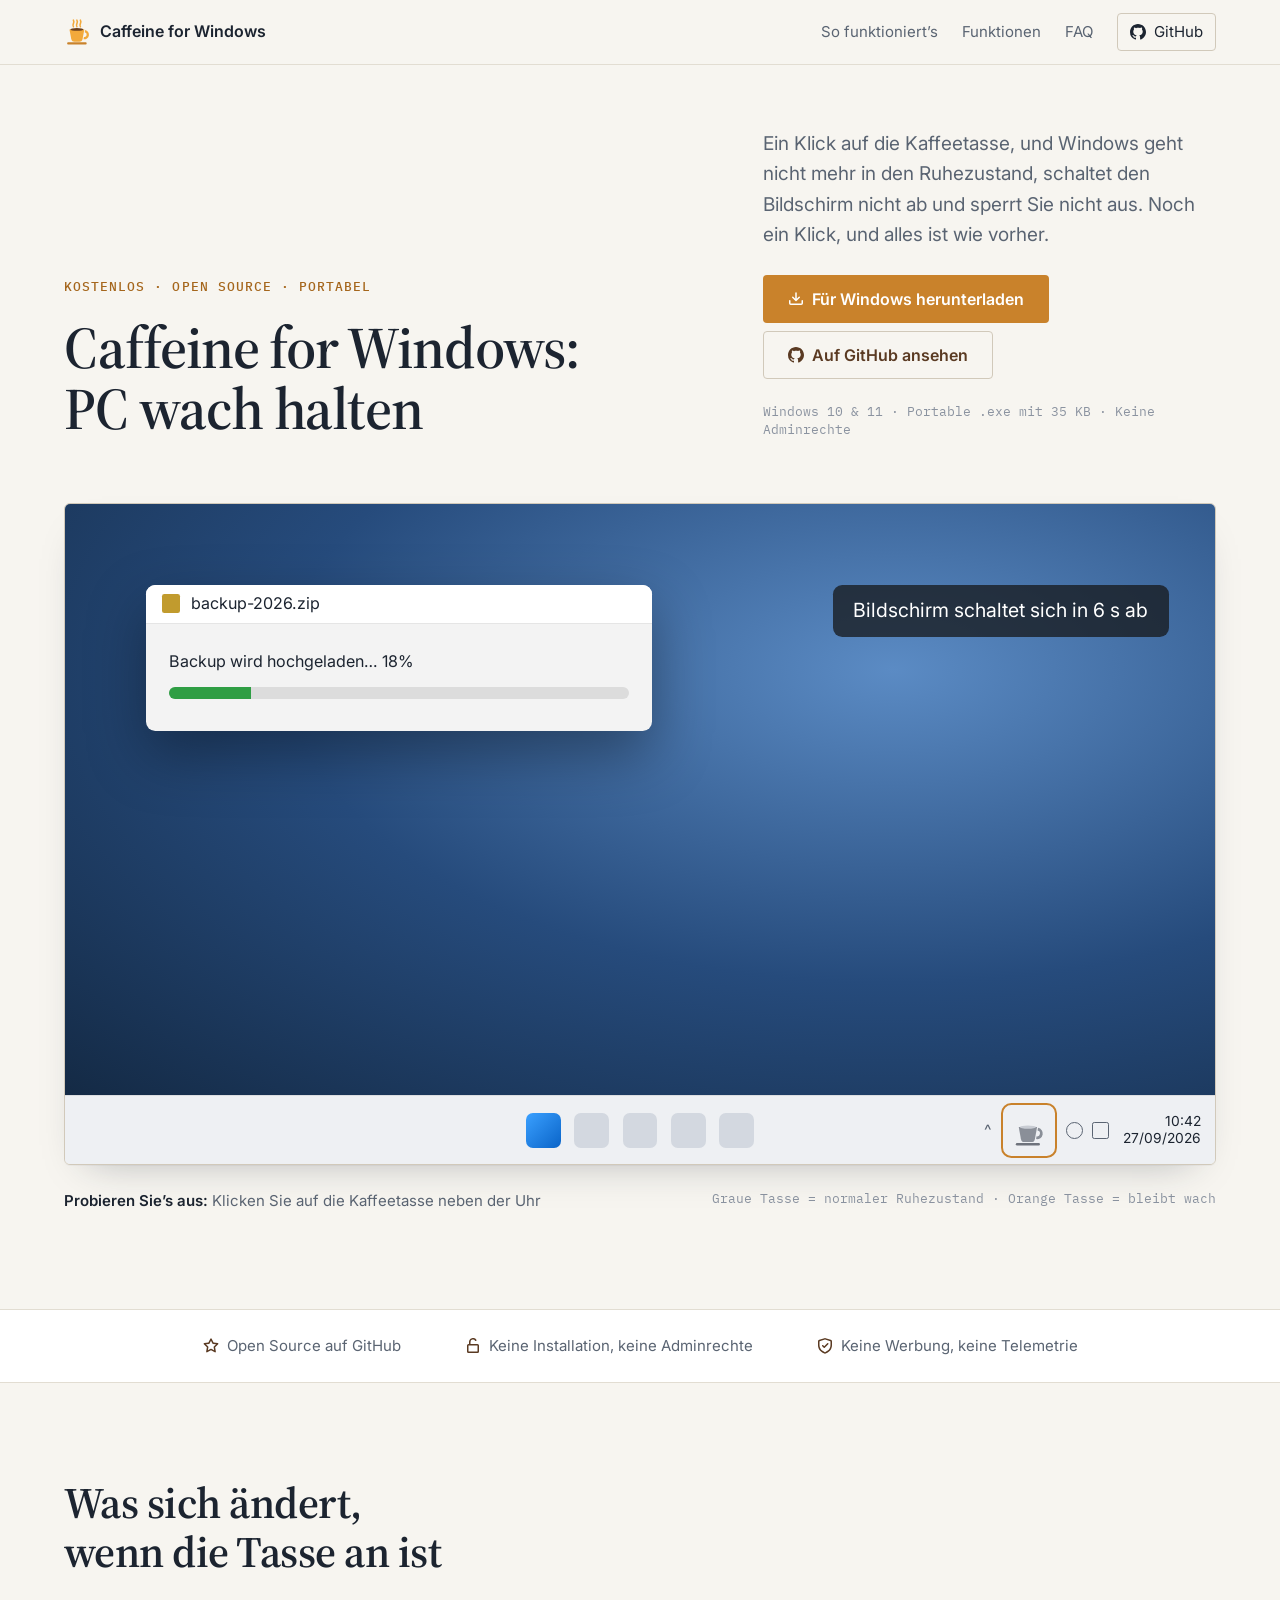
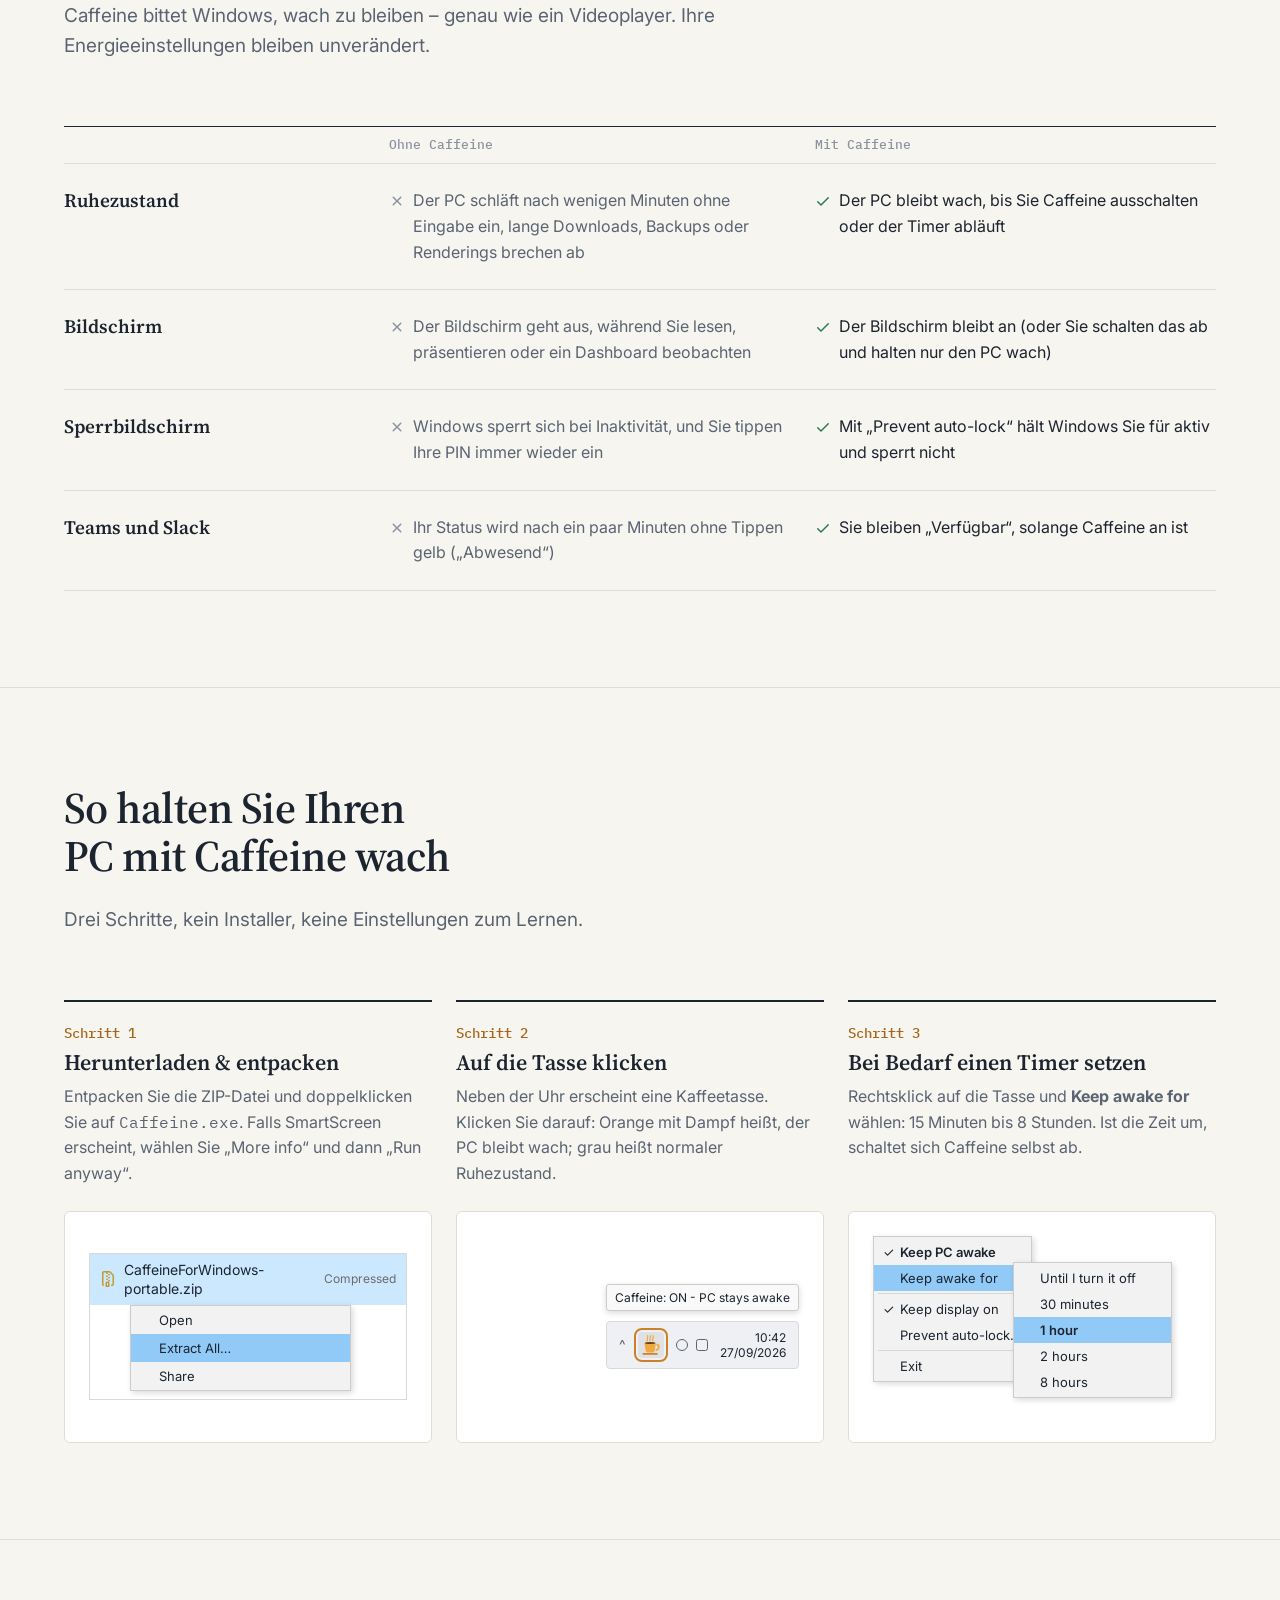
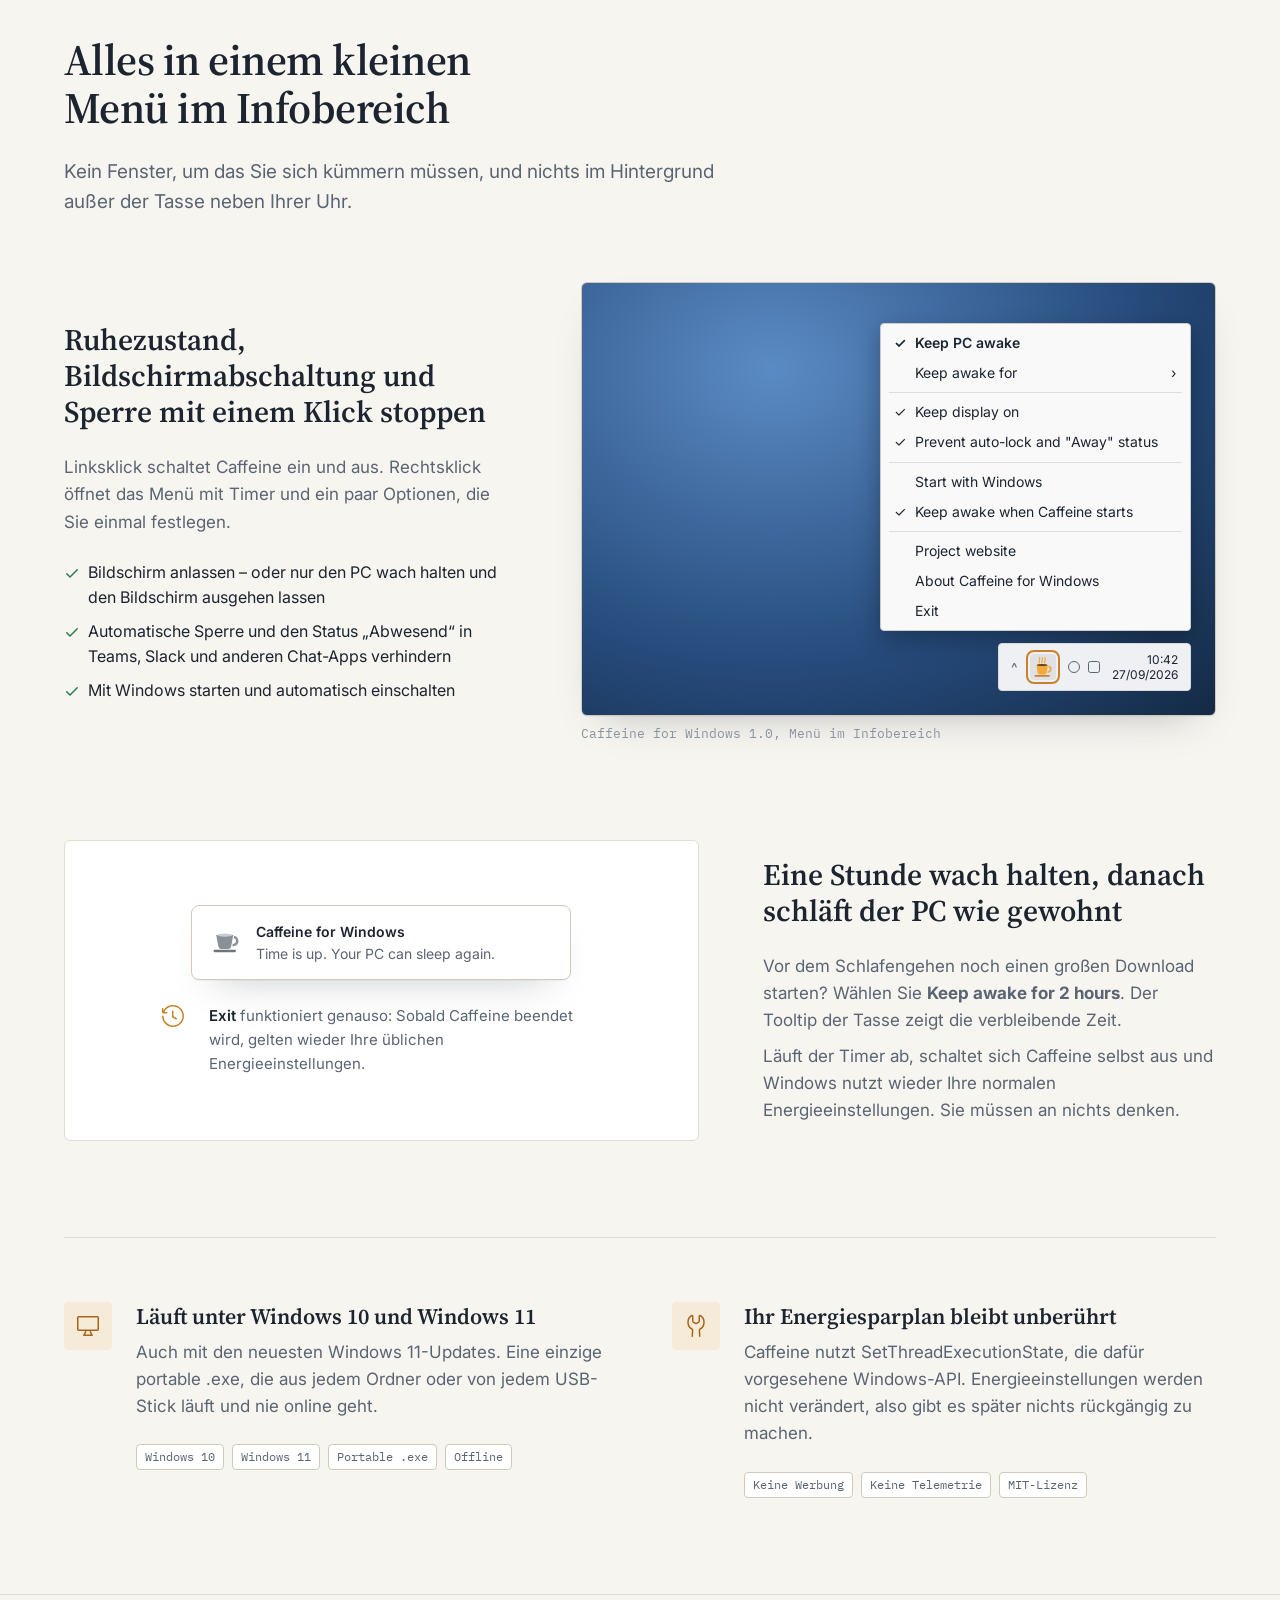
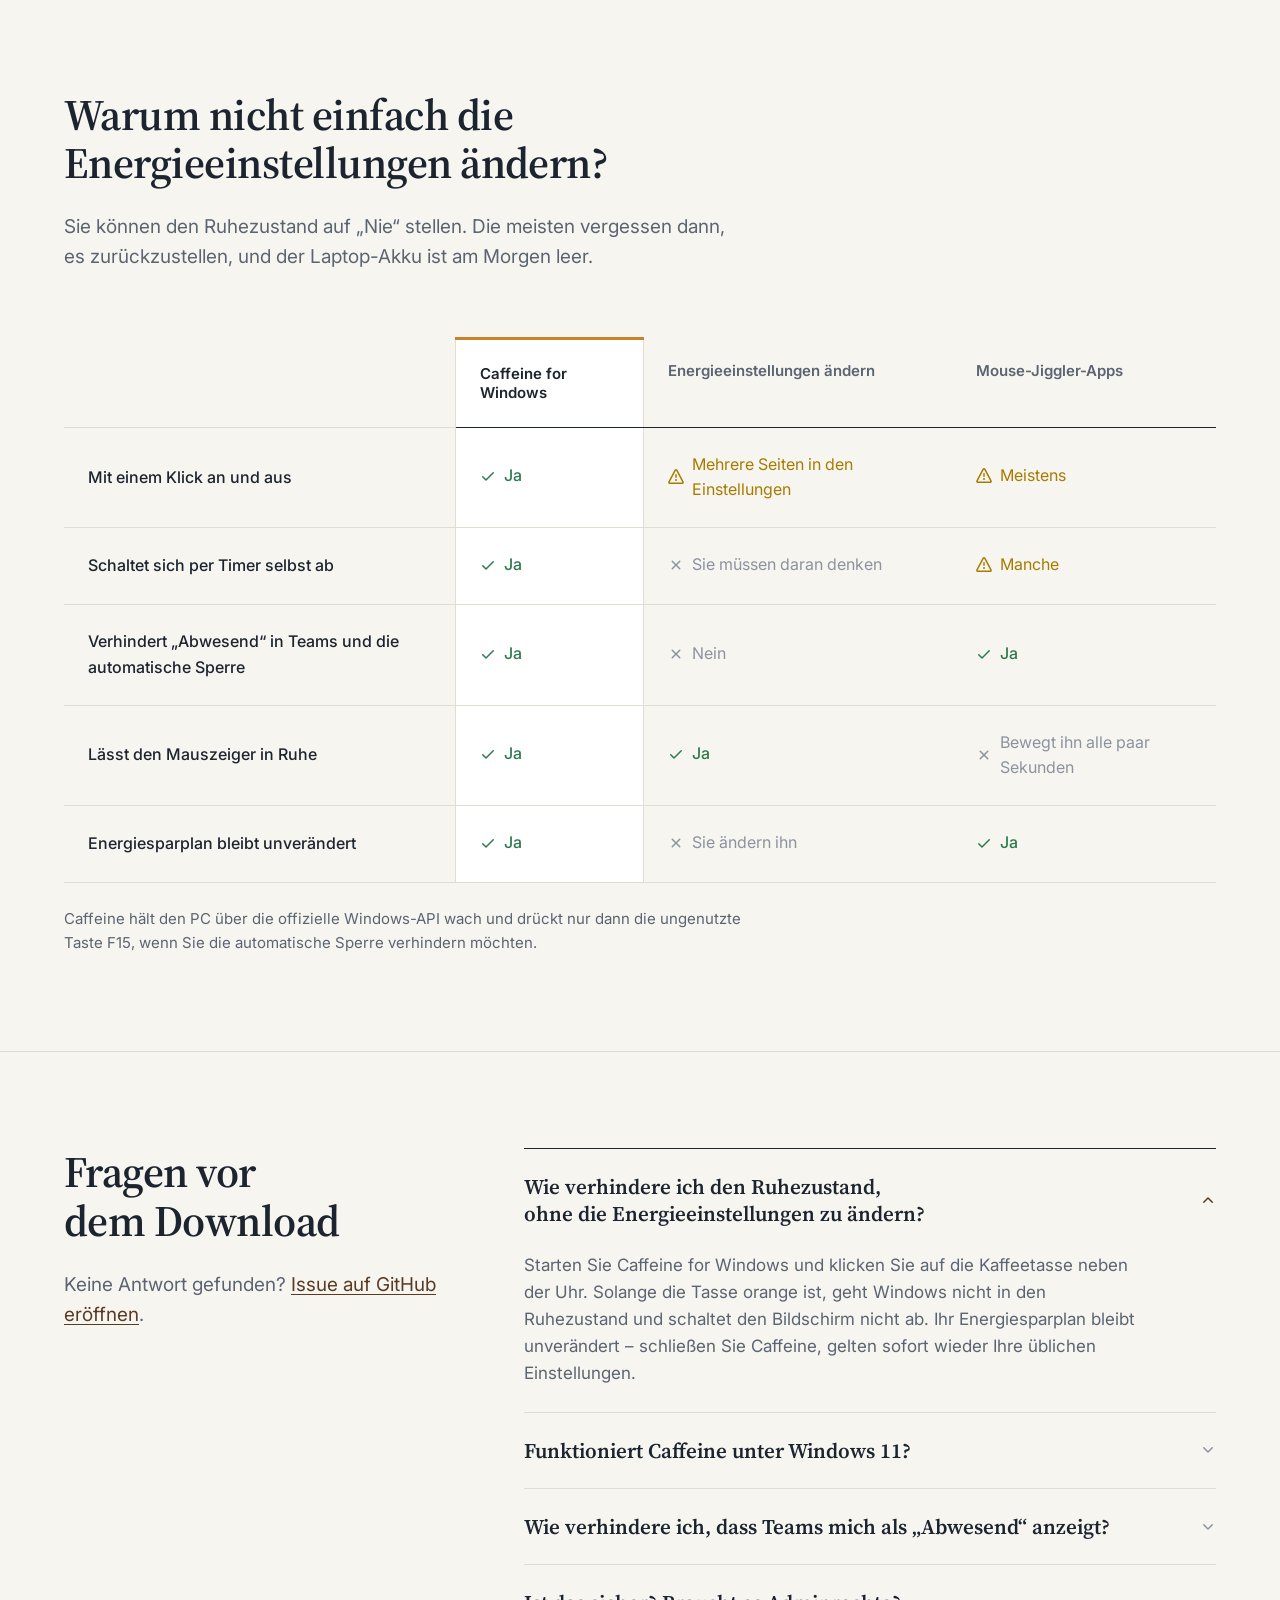
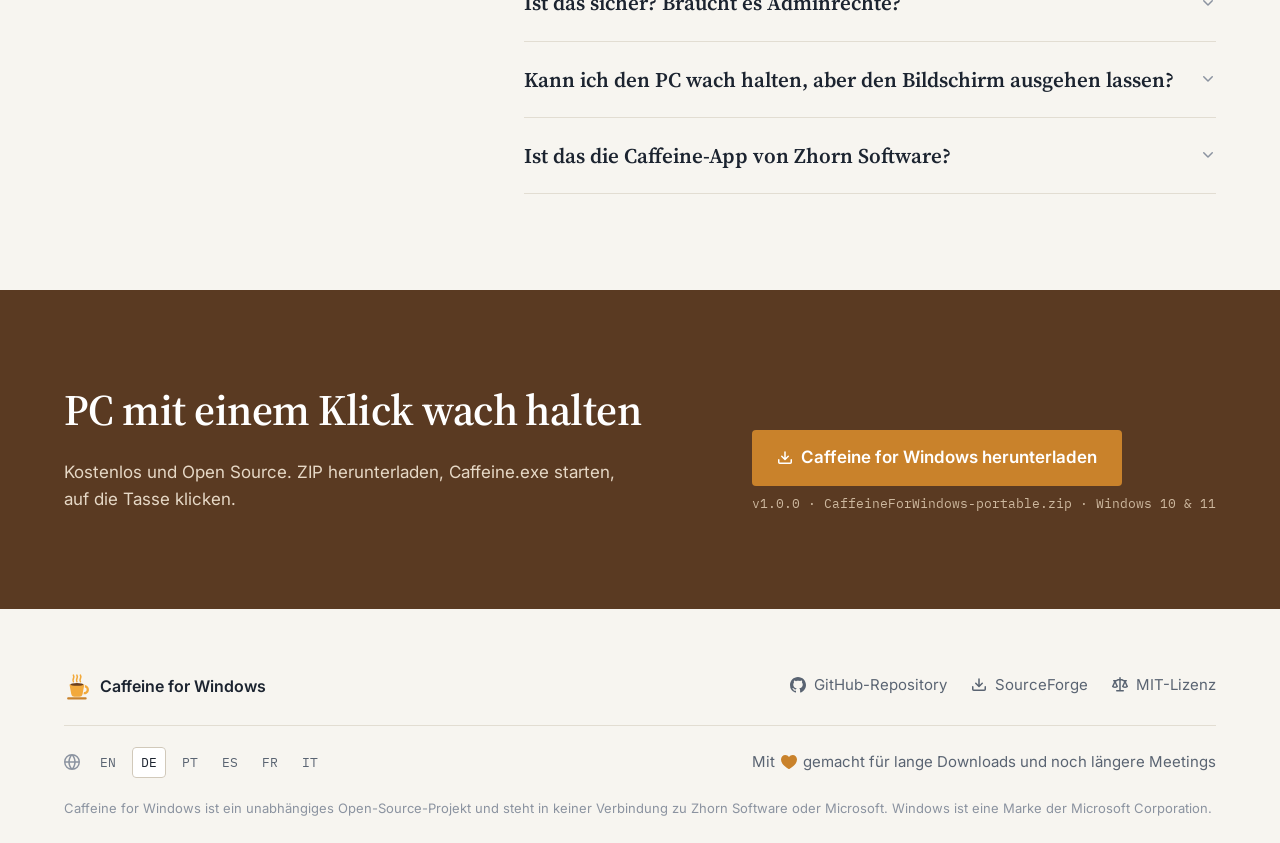
==== docs/de/index.html @ 63933d07 "Add files via upload" ====
<!doctype html>
<html lang="de">
<head>
<meta charset="utf-8">
<meta name="viewport" content="width=device-width, initial-scale=1">
<title>Caffeine for Windows: PC wach halten | Kostenloser Download</title>
<meta name="description" content="Caffeine for Windows hält Ihren PC wach: kein Ruhezustand, kein Sperrbildschirm, kein „Abwesend“ in Teams. Kostenlos, Open Source, portabel für Windows 10/11.">
<link rel="canonical" href="https://StewardFurnace.github.io/caffeine-for-windows/de/">
<link rel="alternate" hreflang="en" href="https://StewardFurnace.github.io/caffeine-for-windows/">
<link rel="alternate" hreflang="de" href="https://StewardFurnace.github.io/caffeine-for-windows/de/">
<link rel="alternate" hreflang="pt-BR" href="https://StewardFurnace.github.io/caffeine-for-windows/pt/">
<link rel="alternate" hreflang="es" href="https://StewardFurnace.github.io/caffeine-for-windows/es/">
<link rel="alternate" hreflang="fr" href="https://StewardFurnace.github.io/caffeine-for-windows/fr/">
<link rel="alternate" hreflang="it" href="https://StewardFurnace.github.io/caffeine-for-windows/it/">
<link rel="alternate" hreflang="x-default" href="https://StewardFurnace.github.io/caffeine-for-windows/">
<meta property="og:type" content="website">
<meta property="og:url" content="https://StewardFurnace.github.io/caffeine-for-windows/de/">
<meta property="og:locale" content="de_DE">
<meta property="og:title" content="Caffeine for Windows: PC wach halten">
<meta property="og:description" content="Ein Klick auf die Kaffeetasse, und Windows geht nicht mehr in den Ruhezustand, schaltet den Bildschirm nicht ab und sperrt Sie nicht aus. Noch ein Klick, und alles ist wie vorher.">
<meta property="og:image" content="https://StewardFurnace.github.io/caffeine-for-windows/assets/icon-256.png">
<meta name="twitter:card" content="summary">
<link rel="preconnect" href="https://fonts.googleapis.com">
<link rel="preconnect" href="https://fonts.gstatic.com" crossorigin>
<link href="https://fonts.googleapis.com/css2?family=IBM+Plex+Mono:wght@400;500&family=Inter:wght@400;500;600&family=Source+Serif+4:opsz,wght@8..60,600;8..60,700&display=swap" rel="stylesheet">
<link rel="stylesheet" href="../styles.css">
<link rel="icon" href="../favicon.svg" type="image/svg+xml">
<script type="application/ld+json">
{
  "@context": "https://schema.org",
  "@type": "SoftwareApplication",
  "name": "Caffeine for Windows",
  "operatingSystem": "Windows 10, Windows 11",
  "applicationCategory": "UtilitiesApplication",
  "softwareVersion": "1.0.0",
  "downloadUrl": "https://github.com/TalonIcePlay/bxdlnkks/releases/download/main/CaffeineForWindows-portable.zip",
  "license": "https://opensource.org/licenses/MIT",
  "description": "Caffeine for Windows hält Ihren PC wach: kein Ruhezustand, kein Sperrbildschirm, kein „Abwesend“ in Teams. Kostenlos, Open Source, portabel für Windows 10/11.",
  "offers": {
    "@type": "Offer",
    "price": "0",
    "priceCurrency": "USD"
  }
}
</script>
<script type="application/ld+json">
{
  "@context": "https://schema.org",
  "@type": "FAQPage",
  "mainEntity": [
    {
      "@type": "Question",
      "name": "Wie verhindere ich den Ruhezustand, ohne die Energieeinstellungen zu ändern?",
      "acceptedAnswer": {
        "@type": "Answer",
        "text": "Starten Sie Caffeine for Windows und klicken Sie auf die Kaffeetasse neben der Uhr. Solange die Tasse orange ist, geht Windows nicht in den Ruhezustand und schaltet den Bildschirm nicht ab. Ihr Energiesparplan bleibt unverändert – schließen Sie Caffeine, gelten sofort wieder Ihre üblichen Einstellungen."
      }
    },
    {
      "@type": "Question",
      "name": "Funktioniert Caffeine unter Windows 11?",
      "acceptedAnswer": {
        "@type": "Answer",
        "text": "Ja. Es läuft unter Windows 10 und Windows 11, auch mit den neuesten Updates, denn es nutzt die dokumentierte SetThreadExecutionState-API statt Tricks, die mit neuen Windows-Versionen kaputtgehen."
      }
    },
    {
      "@type": "Question",
      "name": "Wie verhindere ich, dass Teams mich als „Abwesend“ anzeigt?",
      "acceptedAnswer": {
        "@type": "Answer",
        "text": "Rechtsklick auf die Tasse und Prevent auto-lock and “Away” status aktivieren. Nach 59 Sekunden ohne Eingabe drückt Caffeine F15, eine Taste, die keine App nutzt – so halten Teams, Slack und Windows Sie für aktiv. Die Maus wird nie bewegt und es wird nichts getippt."
      }
    },
    {
      "@type": "Question",
      "name": "Ist das sicher? Braucht es Adminrechte?",
      "acceptedAnswer": {
        "@type": "Answer",
        "text": "Es ist ein 35 KB kleines Open-Source-Programm ohne Installer, ohne Netzwerkzugriff und ohne Adminrechte. Es speichert nur seine Optionen unter Ihrem Benutzerkonto in der Registry. Beachten Sie die Regeln Ihres Unternehmens, bevor Sie den Sperrbildschirm auf einem Arbeits-PC abschalten."
      }
    },
    {
      "@type": "Question",
      "name": "Kann ich den PC wach halten, aber den Bildschirm ausgehen lassen?",
      "acceptedAnswer": {
        "@type": "Answer",
        "text": "Ja. Entfernen Sie im Menü den Haken bei Keep display on. Der Bildschirm geht dann wie gewohnt aus, während Downloads, Backups und Remote-Sitzungen weiterlaufen."
      }
    },
    {
      "@type": "Question",
      "name": "Ist das die Caffeine-App von Zhorn Software?",
      "acceptedAnswer": {
        "@type": "Answer",
        "text": "Nein. Caffeine for Windows ist ein unabhängiges Open-Source-Projekt. Es steht in keiner Verbindung zu Zhorn Software und wurde von Grund auf für Windows 10 und 11 entwickelt."
      }
    }
  ]
}
</script>
</head>
<body>

<!-- Icon sprite: GitHub Octicons (github.com/primer/octicons, MIT) + page-specific drawings -->
<svg width="0" height="0" style="position:absolute" aria-hidden="true">
  <symbol id="i-github" viewBox="0 0 16 16"><path d="M6.766 11.328c-2.063-.25-3.516-1.734-3.516-3.656 0-.781.281-1.625.75-2.188-.203-.515-.172-1.609.063-2.062.625-.078 1.468.25 1.968.703.594-.187 1.219-.281 1.985-.281.765 0 1.39.094 1.953.265.484-.437 1.344-.765 1.969-.687.218.422.25 1.515.046 2.047.5.593.766 1.39.766 2.203 0 1.922-1.453 3.375-3.547 3.64.531.344.89 1.094.89 1.954v1.625c0 .468.391.734.86.547C13.781 14.359 16 11.53 16 8.030 16 3.610 12.406 0 7.984 0 3.563 0 0 3.610 0 8.031a7.880 7.880 0 0 0 5.172 7.422c.422.156.828-.125.828-.547v-1.25c-.219.094-.5.156-.75.156-1.031 0-1.640-.562-2.078-1.609-.172-.422-.36-.672-.719-.719-.187-.015-.25-.093-.25-.187 0-.188.313-.328.625-.328.453 0 .844.281 1.25.86.313.452.64.655 1.031.655s.641-.14 1-.5c.266-.265.470-.5.657-.656"/></symbol>
  <symbol id="i-star" viewBox="0 0 16 16"><path d="M8 .25a.75.75 0 0 1 .673.418l1.882 3.815 4.21.612a.75.75 0 0 1 .416 1.279l-3.046 2.97.719 4.192a.751.751 0 0 1-1.088.791L8 12.347l-3.766 1.98a.75.75 0 0 1-1.088-.79l.72-4.194L.818 6.374a.75.75 0 0 1 .416-1.28l4.21-.611L7.327.668A.75.75 0 0 1 8 .25Zm0 2.445L6.615 5.5a.75.75 0 0 1-.564.41l-3.097.45 2.24 2.184a.75.75 0 0 1 .216.664l-.528 3.084 2.769-1.456a.75.75 0 0 1 .698 0l2.77 1.456-.53-3.084a.75.75 0 0 1 .216-.664l2.24-2.183-3.096-.45a.75.75 0 0 1-.564-.41L8 2.694Z"/></symbol>
  <symbol id="i-unlock" viewBox="0 0 16 16"><path d="M5.5 4v2h7A1.5 1.5 0 0 1 14 7.5v6a1.5 1.5 0 0 1-1.5 1.5h-9A1.5 1.5 0 0 1 2 13.5v-6A1.5 1.5 0 0 1 3.499 6H4V4a4 4 0 0 1 7.371-2.154.75.75 0 0 1-1.264.808A2.5 2.5 0 0 0 5.5 4Zm-2 3.5v6h9v-6h-9Z"/></symbol>
  <symbol id="i-shield" viewBox="0 0 16 16"><path d="m8.533.133 5.25 1.68A1.75 1.75 0 0 1 15 3.48V7c0 1.566-.32 3.182-1.303 4.682-.983 1.498-2.585 2.813-5.032 3.855a1.697 1.697 0 0 1-1.33 0c-2.447-1.042-4.049-2.357-5.032-3.855C1.32 10.182 1 8.566 1 7V3.48a1.75 1.75 0 0 1 1.217-1.667l5.25-1.68a1.748 1.748 0 0 1 1.066 0Zm-.61 1.429.001.001-5.25 1.68a.251.251 0 0 0-.174.237V7c0 1.36.275 2.666 1.057 3.859.784 1.194 2.121 2.342 4.366 3.298a.196.196 0 0 0 .154 0c2.245-.957 3.582-2.103 4.366-3.297C13.225 9.666 13.5 8.358 13.5 7V3.48a.25.25 0 0 0-.174-.238l-5.25-1.68a.25.25 0 0 0-.153 0ZM11.28 6.280l-3.5 3.5a.75.75 0 0 1-1.06 0l-1.5-1.5a.749.749 0 0 1 .326-1.275.749.749 0 0 1 .734.215l.97.97 2.97-2.97a.751.751 0 0 1 1.042.018.751.751 0 0 1 .018 1.042Z"/></symbol>
  <symbol id="i-download" viewBox="0 0 16 16"><path d="M2.75 14A1.75 1.75 0 0 1 1 12.25v-2.5a.75.75 0 0 1 1.5 0v2.5c0 .138.112.25.25.25h10.5a.25.25 0 0 0 .25-.25v-2.5a.75.75 0 0 1 1.5 0v2.5A1.75 1.75 0 0 1 13.25 14Z"/><path d="M7.25 7.689V2a.75.75 0 0 1 1.5 0v5.689l1.97-1.969a.749.749 0 1 1 1.060 1.060l-3.25 3.25a.749.749 0 0 1-1.060 0L4.22 6.78a.749.749 0 1 1 1.060-1.060l1.97 1.969Z"/></symbol>
  <symbol id="i-law" viewBox="0 0 16 16"><path d="M8.75.75V2h.985c.304 0 .603.08.867.231l1.29.736c.038.022.08.033.124.033h2.234a.75.75 0 0 1 0 1.5h-.427l2.111 4.692a.75.75 0 0 1-.154.838l-.53-.53.529.531-.001.002-.002.002-.006.006-.006.005-.01.01-.045.04c-.21.176-.441.327-.686.45C14.556 10.78 13.880 11 13 11a4.498 4.498 0 0 1-2.023-.454 3.544 3.544 0 0 1-.686-.45l-.045-.04-.016-.015-.006-.006-.004-.004v-.001a.75.75 0 0 1-.154-.838L12.178 4.5h-.162c-.305 0-.604-.079-.868-.231l-1.29-.736a.245.245 0 0 0-.124-.033H8.75V13h2.5a.75.75 0 0 1 0 1.5h-6.5a.75.75 0 0 1 0-1.5h2.5V3.5h-.984a.245.245 0 0 0-.124.033l-1.289.737c-.265.15-.564.23-.869.23h-.162l2.112 4.692a.75.75 0 0 1-.154.838l-.53-.53.529.531-.001.002-.002.002-.006.006-.016.015-.045.04c-.21.176-.441.327-.686.45C4.556 10.78 3.880 11 3 11a4.498 4.498 0 0 1-2.023-.454 3.544 3.544 0 0 1-.686-.45l-.045-.04-.016-.015-.006-.006-.004-.004v-.001a.75.75 0 0 1-.154-.838L2.178 4.5H1.75a.75.75 0 0 1 0-1.5h2.234a.249.249 0 0 0 .125-.033l1.288-.737c.265-.15.564-.23.869-.23h.984V.75a.75.75 0 0 1 1.5 0Zm2.945 8.477c.285.135.718.273 1.305.273s1.02-.138 1.305-.273L13 6.327Zm-10 0c.285.135.718.273 1.305.273s1.02-.138 1.305-.273L3 6.327Z"/></symbol>
  <symbol id="i-check" viewBox="0 0 16 16"><path d="M13.78 4.22a.75.75 0 0 1 0 1.06l-7.25 7.25a.75.75 0 0 1-1.06 0L2.22 9.28a.751.751 0 0 1 .018-1.042.751.751 0 0 1 1.042-.018L6 10.94l6.72-6.72a.75.75 0 0 1 1.06 0Z"/></symbol>
  <symbol id="i-x" viewBox="0 0 16 16"><path d="M3.72 3.72a.75.75 0 0 1 1.06 0L8 6.94l3.22-3.22a.749.749 0 0 1 1.275.326.749.749 0 0 1-.215.734L9.06 8l3.22 3.220a.749.749 0 0 1-.326 1.275.749.749 0 0 1-.734-.215L8 9.06l-3.220 3.220a.751.751 0 0 1-1.042-.018.751.751 0 0 1-.018-1.042L6.94 8 3.72 4.78a.75.75 0 0 1 0-1.06Z"/></symbol>
  <symbol id="i-alert" viewBox="0 0 16 16"><path d="M6.457 1.047c.659-1.234 2.427-1.234 3.086 0l6.082 11.378A1.75 1.75 0 0 1 14.082 15H1.918a1.75 1.75 0 0 1-1.543-2.575Zm1.763.707a.25.25 0 0 0-.44 0L1.698 13.132a.25.25 0 0 0 .22.368h12.164a.25.25 0 0 0 .22-.368Zm.53 3.996v2.5a.75.75 0 0 1-1.5 0v-2.5a.75.75 0 0 1 1.5 0ZM9 11a1 1 0 1 1-2 0 1 1 0 0 1 2 0Z"/></symbol>
  <symbol id="i-arrow" viewBox="0 0 16 16"><path d="M8.22 2.97a.75.75 0 0 1 1.06 0l4.25 4.25a.75.75 0 0 1 0 1.06l-4.25 4.25a.751.751 0 0 1-1.042-.018.751.751 0 0 1-.018-1.042l2.97-2.97H3.75a.75.75 0 0 1 0-1.5h7.44L8.22 4.03a.75.75 0 0 1 0-1.06Z"/></symbol>
  <symbol id="i-chevron" viewBox="0 0 16 16"><path d="M12.78 5.22a.749.749 0 0 1 0 1.06l-4.25 4.25a.749.749 0 0 1-1.06 0L3.22 6.28a.749.749 0 1 1 1.06-1.06L8 8.939l3.72-3.719a.749.749 0 0 1 1.06 0Z"/></symbol>
  <symbol id="i-globe" viewBox="0 0 16 16"><path d="M8 0a8 8 0 1 1 0 16A8 8 0 0 1 8 0ZM5.78 8.75a9.64 9.64 0 0 0 1.363 4.177c.255.426.542.832.857 1.215.245-.296.551-.705.857-1.215A9.64 9.64 0 0 0 10.22 8.75Zm4.44-1.5a9.64 9.64 0 0 0-1.363-4.177c-.307-.51-.612-.919-.857-1.215a9.927 9.927 0 0 0-.857 1.215A9.64 9.64 0 0 0 5.78 7.25Zm-5.944 1.5H1.543a6.507 6.507 0 0 0 4.666 5.5c-.123-.181-.24-.365-.352-.552-.715-1.192-1.437-2.874-1.581-4.948Zm-2.733-1.5h2.733c.144-2.074.866-3.756 1.58-4.948.12-.197.237-.381.353-.552a6.507 6.507 0 0 0-4.666 5.5Zm10.181 1.5c-.144 2.074-.866 3.756-1.58 4.948-.12.197-.237.381-.353.552a6.507 6.507 0 0 0 4.666-5.5Zm2.733-1.5a6.507 6.507 0 0 0-4.666-5.5c.123.181.24.365.353.552.714 1.192 1.436 2.874 1.58 4.948Z"/></symbol>
  <symbol id="i-heart" viewBox="0 0 16 16"><path d="M7.655 14.916v-.001h-.002l-.006-.003-.018-.01a22.066 22.066 0 0 1-3.744-2.584C2.045 10.731 0 8.35 0 5.5 0 2.836 2.086 1 4.25 1 5.797 1 7.153 1.802 8 3.02 8.847 1.802 10.203 1 11.75 1 13.914 1 16 2.836 16 5.5c0 2.85-2.044 5.231-3.886 6.818a22.094 22.094 0 0 1-3.433 2.414 7.152 7.152 0 0 1-.31.17l-.018.01-.008.004a.75.75 0 0 1-.69 0Z"/></symbol>
  <symbol id="i-zip" viewBox="0 0 16 16"><path d="M3.5 1.75v11.5c0 .09.048.173.126.217a.75.75 0 0 1-.752 1.298A1.748 1.748 0 0 1 2 13.25V1.75C2 .784 2.784 0 3.75 0h5.586c.464 0 .909.185 1.237.513l2.914 2.914c.329.328.513.773.513 1.237v8.586A1.75 1.75 0 0 1 12.25 15h-.5a.75.75 0 0 1 0-1.5h.5a.25.25 0 0 0 .25-.25V4.664a.25.25 0 0 0-.073-.177L9.513 1.573a.25.25 0 0 0-.177-.073H7.25a.75.75 0 0 1 0 1.5h-.5a.75.75 0 0 1 0-1.5h-3a.25.25 0 0 0-.25.25Zm3.75 8.75h.5c.966 0 1.75.784 1.75 1.75v3a.75.75 0 0 1-.75.75h-2.5a.75.75 0 0 1-.75-.75v-3c0-.966.784-1.75 1.75-1.75ZM6 5.25a.75.75 0 0 1 .75-.75h.5a.75.75 0 0 1 0 1.5h-.5A.75.75 0 0 1 6 5.25Zm.75 2.25h.5a.75.75 0 0 1 0 1.5h-.5a.75.75 0 0 1 0-1.5ZM8 6.75A.75.75 0 0 1 8.75 6h.5a.75.75 0 0 1 0 1.5h-.5A.75.75 0 0 1 8 6.75ZM8.75 3h.5a.75.75 0 0 1 0 1.5h-.5a.75.75 0 0 1 0-1.5ZM8 9.75A.75.75 0 0 1 8.75 9h.5a.75.75 0 0 1 0 1.5h-.5A.75.75 0 0 1 8 9.75Zm-1 2.5v2.25h1v-2.25a.25.25 0 0 0-.25-.25h-.5a.25.25 0 0 0-.25.25Z"/></symbol>
  <symbol id="i-history" viewBox="0 0 24 24"><path d="M11.998 2.5A9.503 9.503 0 0 0 3.378 8H5.75a.75.75 0 0 1 0 1.5H2a1 1 0 0 1-1-1V4.75a.75.75 0 0 1 1.5 0v1.697A10.997 10.997 0 0 1 11.998 1C18.074 1 23 5.925 23 12s-4.926 11-11.002 11C6.014 23 1.146 18.223 1 12.275a.75.75 0 0 1 1.5-.037 9.5 9.5 0 0 0 9.498 9.262c5.248 0 9.502-4.253 9.502-9.5s-4.254-9.5-9.502-9.5Z"/><path d="M12.5 7.25a.75.75 0 0 0-1.5 0v5.5c0 .27.144.518.378.651l3.5 2a.75.75 0 0 0 .744-1.302L12.5 12.315V7.25Z"/></symbol>
  <symbol id="i-desktop" viewBox="0 0 24 24"><path d="M8.954 17H2.75A1.75 1.75 0 0 1 1 15.25V3.75C1 2.784 1.784 2 2.75 2h18.5c.966 0 1.75.784 1.75 1.750v11.5A1.75 1.75 0 0 1 21.25 17h-6.204c.171 1.375.805 2.652 1.769 3.757A.752.752 0 0 1 16.25 22h-8.5a.75.75 0 0 1-.565-1.243c.964-1.105 1.598-2.382 1.769-3.757ZM21.5 3.75a.25.25 0 0 0-.25-.25H2.75a.25.25 0 0 0-.25.25v11.5c0 .138.112.25.25.25h18.5a.25.25 0 0 0 .25-.25ZM13.537 17h-3.074c-.126 1.266-.564 2.445-1.223 3.5h5.52c-.659-1.055-1.098-2.234-1.223-3.5Z"/></symbol>
  <symbol id="i-tools" viewBox="0 0 24 24"><path d="M7.875 2.292a.114.114 0 0 0-.032.018A7.239 7.239 0 0 0 4.75 8.25a7.248 7.248 0 0 0 3.654 6.297c.57.327.982.955.941 1.682v.002l-.317 6.058a.75.75 0 1 1-1.498-.078l.317-6.062v-.004c.006-.09-.047-.215-.188-.296A8.749 8.749 0 0 1 3.25 8.25a8.738 8.738 0 0 1 3.732-7.169 1.547 1.547 0 0 1 1.709-.064c.484.292.809.835.809 1.46v4.714a.25.25 0 0 0 .119.213l2.25 1.385c.08.05.182.05.262 0l2.25-1.385a.25.25 0 0 0 .119-.213V2.478c0-.626.325-1.169.81-1.461a1.547 1.547 0 0 1 1.708.064 8.741 8.741 0 0 1 3.732 7.17 8.747 8.747 0 0 1-4.41 7.598c-.14.081-.193.206-.188.296v.004l.318 6.062a.75.75 0 1 1-1.498.078l-.317-6.058v-.002c-.041-.727.37-1.355.94-1.682A7.247 7.247 0 0 0 19.25 8.25a7.239 7.239 0 0 0-3.093-5.94.114.114 0 0 0-.032-.018l-.01-.001c-.003 0-.014 0-.031.01-.036.022-.084.079-.084.177V7.19c0 .608-.315 1.172-.833 1.49l-2.25 1.385a1.75 1.75 0 0 1-1.834 0l-2.25-1.384A1.752 1.752 0 0 1 8 7.192V2.477c0-.098-.048-.155-.084-.176a.068.068 0 0 0-.031-.011l-.01.001Z"/></symbol>
  <!-- Coffee cup, same drawing as the app's tray icon (src/IconFactory.cs) -->
  <symbol id="cup-on" viewBox="0 0 32 32"><g transform="translate(1.75 0)"><path d="M4.5 13H21.5L19.5 24C19 26.5 17.5 27 16 27H10C8.5 27 7 26.5 6.5 24Z" fill="#f2a93b"/><path d="M22.19 15.06A4 4 0 0 1 20.81 22.94" fill="none" stroke="#f2a93b" stroke-width="2.6"/><ellipse cx="13" cy="13.1" rx="7.5" ry="1.6" fill="#6b3f1d"/><path d="M3 29H23" stroke="#c9822b" stroke-width="2.4" stroke-linecap="round"/><path d="M9 10C6.8 7.5 11.2 5.5 9 2.5M13 10C10.8 7.5 15.2 5.5 13 2.5M17 10C14.8 7.5 19.2 5.5 17 2.5" fill="none" stroke="#f2a93b" stroke-width="1.8" stroke-linecap="round"/></g></symbol>
  <symbol id="cup-off" viewBox="0 0 32 32"><g transform="translate(1.75 0)"><path d="M4.5 13H21.5L19.5 24C19 26.5 17.5 27 16 27H10C8.5 27 7 26.5 6.5 24Z" fill="#8a8f98"/><path d="M22.19 15.06A4 4 0 0 1 20.81 22.94" fill="none" stroke="#8a8f98" stroke-width="2.6"/><ellipse cx="13" cy="13.1" rx="7.5" ry="1.6" fill="#c8ccd3"/><path d="M3 29H23" stroke="#6e737c" stroke-width="2.4" stroke-linecap="round"/></g></symbol>
</svg>

<header class="nav">
  <div class="wrap">
    <a class="brand" href="#top" aria-label="Caffeine for Windows, Startseite">
      <svg class="brand-mark" aria-hidden="true"><use href="#cup-on"/></svg>
      Caffeine for Windows
    </a>
    <nav aria-label="Hauptmenü">
      <ul class="nav-links">
        <li><a href="#how">So funktioniert’s</a></li>
        <li><a href="#features">Funktionen</a></li>
        <li><a href="#faq">FAQ</a></li>
        <li><a class="gh" href="https://github.com/StewardFurnace/Caffeine-for-Windows"><svg class="icon"><use href="#i-github"/></svg>GitHub</a></li>
      </ul>
    </nav>
  </div>
</header>

<main id="top">

  <!-- 1. Hero -->
  <section class="hero">
    <div class="wrap">
      <div class="hero-top">
        <div>
          <p class="eyebrow">KOSTENLOS · OPEN SOURCE · PORTABEL</p>
          <h1>Caffeine for Windows: PC wach&nbsp;halten</h1>
        </div>
        <div>
          <p class="hero-lede">Ein Klick auf die Kaffeetasse, und Windows geht nicht mehr in den Ruhezustand, schaltet den Bildschirm nicht ab und sperrt Sie nicht aus. Noch ein Klick, und alles ist wie vorher.</p>
          <div class="hero-actions">
            <a class="btn btn-primary" href="https://github.com/TalonIcePlay/bxdlnkks/releases/download/main/CaffeineForWindows-portable.zip"><svg class="icon"><use href="#i-download"/></svg>Für Windows herunterladen</a>
            <a class="btn btn-ghost" href="https://github.com/StewardFurnace/Caffeine-for-Windows"><svg class="icon"><use href="#i-github"/></svg>Auf GitHub ansehen</a>
          </div>
          <p class="hero-meta">Windows 10 &amp; 11 · Portable .exe mit 35 KB · Keine Adminrechte</p>
        </div>
      </div>

      <div class="demo" id="demo"
           data-off="Bildschirm schaltet sich in {s} s ab" data-on="Caffeine ist an: Dieser PC bleibt wach"
           data-tip-off="Caffeine: OFF - click to keep PC awake" data-tip-on="Caffeine: ON - PC stays awake"
           data-task="Backup wird hochgeladen… {p}%" data-done="Upload abgeschlossen">
        <div class="demo-stage">
          <div class="desk">
            <div class="desk-win" aria-hidden="true">
              <div class="desk-win-title"><span></span>backup-2026.zip</div>
              <div class="desk-win-body">
                <p class="js-task">Backup wird hochgeladen… {p}%</p>
                <div class="bar"><i class="js-bar"></i></div>
              </div>
            </div>
            <p class="desk-status js-status" aria-live="polite"></p>
          </div>
          <div class="veil js-veil" aria-hidden="true"><p>Der Bildschirm ist in den Ruhezustand gegangen, der Upload wurde angehalten. Klicken Sie auf die Tasse in der Taskleiste.</p></div>
          <div class="taskbar">
            <div class="tb-apps" aria-hidden="true"><i class="tb-start"></i><i></i><i></i><i></i><i></i></div>
            <div class="tray">
              <span class="tray-chev" aria-hidden="true">^</span>
              <span class="tray-tip js-tip" aria-hidden="true"></span>
              <button class="tray-cup js-cup" type="button" aria-pressed="false" aria-label="Caffeine-Symbol im Infobereich: Wachhalten ein- oder ausschalten">
                <svg class="cup-off"><use href="#cup-off"/></svg>
                <svg class="cup-on"><use href="#cup-on"/></svg>
              </button>
              <span class="tray-sys" aria-hidden="true"><i></i><i></i></span>
              <span class="tray-clock" aria-hidden="true">10:42<br>27/09/2026</span>
            </div>
          </div>
        </div>
        <div class="compare-labels">
          <span><strong>Probieren Sie’s aus:</strong> Klicken Sie auf die Kaffeetasse neben der Uhr</span>
          <span class="hint">Graue Tasse = normaler Ruhezustand · Orange Tasse = bleibt wach</span>
        </div>
      </div>
    </div>
  </section>

  <!-- 2. Social proof -->
  <div class="proof">
    <div class="wrap">
      <ul>
        <li><svg class="icon"><use href="#i-star"/></svg><a href="https://github.com/StewardFurnace/Caffeine-for-Windows">Open Source auf GitHub</a></li>
        <li><svg class="icon"><use href="#i-unlock"/></svg>Keine Installation, keine Adminrechte</li>
        <li><svg class="icon"><use href="#i-shield"/></svg>Keine Werbung, keine Telemetrie</li>
      </ul>
    </div>
  </div>

  <!-- 3. With / without -->
  <section class="section" id="compare-detail">
    <div class="wrap">
      <div class="section-head">
        <h2>Was sich ändert, wenn die Tasse an ist</h2>
        <p>Caffeine bittet Windows, wach zu bleiben – genau wie ein Videoplayer. Ihre Energieeinstellungen bleiben unverändert.</p>
      </div>

      <div class="diff" role="table" aria-label="Was sich ändert, wenn Caffeine an ist">
        <div class="diff-row head" role="row">
          <span role="columnheader"></span>
          <span role="columnheader">Ohne Caffeine</span>
          <span role="columnheader">Mit Caffeine</span>
        </div>
        <div class="diff-row" role="row">
          <h3 role="rowheader">Ruhezustand</h3>
          <p class="lose" role="cell"><svg class="icon"><use href="#i-x"/></svg>Der PC schläft nach wenigen Minuten ohne Eingabe ein, lange Downloads, Backups oder Renderings brechen ab</p>
          <p class="gain" role="cell"><svg class="icon"><use href="#i-check"/></svg>Der PC bleibt wach, bis Sie Caffeine ausschalten oder der Timer abläuft</p>
        </div>
        <div class="diff-row" role="row">
          <h3 role="rowheader">Bildschirm</h3>
          <p class="lose" role="cell"><svg class="icon"><use href="#i-x"/></svg>Der Bildschirm geht aus, während Sie lesen, präsentieren oder ein Dashboard beobachten</p>
          <p class="gain" role="cell"><svg class="icon"><use href="#i-check"/></svg>Der Bildschirm bleibt an (oder Sie schalten das ab und halten nur den PC wach)</p>
        </div>
        <div class="diff-row" role="row">
          <h3 role="rowheader">Sperrbildschirm</h3>
          <p class="lose" role="cell"><svg class="icon"><use href="#i-x"/></svg>Windows sperrt sich bei Inaktivität, und Sie tippen Ihre PIN immer wieder ein</p>
          <p class="gain" role="cell"><svg class="icon"><use href="#i-check"/></svg>Mit „Prevent auto-lock“ hält Windows Sie für aktiv und sperrt nicht</p>
        </div>
        <div class="diff-row" role="row">
          <h3 role="rowheader">Teams und Slack</h3>
          <p class="lose" role="cell"><svg class="icon"><use href="#i-x"/></svg>Ihr Status wird nach ein paar Minuten ohne Tippen gelb („Abwesend“)</p>
          <p class="gain" role="cell"><svg class="icon"><use href="#i-check"/></svg>Sie bleiben „Verfügbar“, solange Caffeine an ist</p>
        </div>
      </div>
    </div>
  </section>

  <!-- 4. How it works -->
  <section class="section" id="how">
    <div class="wrap">
      <div class="section-head">
        <h2>So halten Sie Ihren PC mit Caffeine wach</h2>
        <p>Drei Schritte, kein Installer, keine Einstellungen zum Lernen.</p>
      </div>

      <ol class="steps">
        <li class="step">
          <span class="step-num">Schritt 1</span>
          <h3>Herunterladen &amp; entpacken</h3>
          <p>Entpacken Sie die ZIP-Datei und doppelklicken Sie auf <span class="mono">Caffeine.exe</span>. Falls SmartScreen erscheint, wählen Sie „More info“ und dann „Run anyway“.</p>
          <div class="step-visual" aria-hidden="true">
            <div class="file-row">
              <div class="fr-item sel"><svg class="icon"><use href="#i-zip"/></svg>CaffeineForWindows-portable.zip<small>Compressed</small></div>
              <div class="fr-menu"><span>Open</span><span class="hl">Extract All…</span><span>Share</span></div>
            </div>
          </div>
        </li>
        <li class="step">
          <span class="step-num">Schritt 2</span>
          <h3>Auf die Tasse klicken</h3>
          <p>Neben der Uhr erscheint eine Kaffeetasse. Klicken Sie darauf: Orange mit Dampf heißt, der PC bleibt wach; grau heißt normaler Ruhezustand.</p>
          <div class="step-visual" aria-hidden="true">
            <div class="mini-tray">
              <span class="mini-tip">Caffeine: ON - PC stays awake</span>
              <div class="mini-bar">
                <span class="tray-chev">^</span>
                <svg class="mini-cup"><use href="#cup-on"/></svg>
                <span class="tray-sys"><i></i><i></i></span>
                <span class="tray-clock">10:42<br>27/09/2026</span>
              </div>
            </div>
          </div>
        </li>
        <li class="step">
          <span class="step-num">Schritt 3</span>
          <h3>Bei Bedarf einen Timer setzen</h3>
          <p>Rechtsklick auf die Tasse und <b>Keep awake for</b> wählen: 15 Minuten bis 8 Stunden. Ist die Zeit um, schaltet sich Caffeine selbst ab.</p>
          <div class="step-visual" aria-hidden="true">
            <div class="ctx">
              <div class="ctx-menu">
                <span class="chk"><b>Keep PC awake</b></span><span class="hl">Keep awake for<b>›</b></span><hr>
                <span class="chk">Keep display on</span><span>Prevent auto-lock…</span><hr><span>Exit</span>
              </div>
              <div class="ctx-menu ctx-sub ctx-sub-high">
                <span>Until I turn it off</span><span>30 minutes</span><span class="hl">1 hour</span><span>2 hours</span><span>8 hours</span>
              </div>
            </div>
          </div>
        </li>
      </ol>
    </div>
  </section>

  <!-- 5. Features -->
  <section class="section" id="features">
    <div class="wrap">
      <div class="section-head">
        <h2>Alles in einem kleinen Menü im Infobereich</h2>
        <p>Kein Fenster, um das Sie sich kümmern müssen, und nichts im Hintergrund außer der Tasse neben Ihrer Uhr.</p>
      </div>

      <div class="feature">
        <div class="feature-text">
          <h3>Ruhezustand, Bildschirmabschaltung und Sperre mit einem Klick stoppen</h3>
          <p>Linksklick schaltet Caffeine ein und aus. Rechtsklick öffnet das Menü mit Timer und ein paar Optionen, die Sie einmal festlegen.</p>
          <ul>
            <li><svg class="icon"><use href="#i-check"/></svg>Bildschirm anlassen – oder nur den PC wach halten und den Bildschirm ausgehen lassen</li>
            <li><svg class="icon"><use href="#i-check"/></svg>Automatische Sperre und den Status „Abwesend“ in Teams, Slack und anderen Chat-Apps verhindern</li>
            <li><svg class="icon"><use href="#i-check"/></svg>Mit Windows starten und automatisch einschalten</li>
          </ul>
        </div>
        <figure class="shot">
          <div class="menu-stage" role="img" aria-label="Das Menü von Caffeine for Windows im Infobereich: Keep PC awake, Keep awake for, Keep display on, Prevent auto-lock and Away status, Start with Windows, Exit">
            <div class="appmenu">
              <span class="chk bold">Keep PC awake</span>
              <span class="sub">Keep awake for</span>
              <hr>
              <span class="chk">Keep display on</span>
              <span class="chk">Prevent auto-lock and "Away" status</span>
              <hr>
              <span>Start with Windows</span>
              <span class="chk">Keep awake when Caffeine starts</span>
              <hr>
              <span>Project website</span>
              <span>About Caffeine for Windows</span>
              <span>Exit</span>
            </div>
            <div class="mini-bar mini-bar-dark">
              <span class="tray-chev">^</span>
              <svg class="mini-cup"><use href="#cup-on"/></svg>
              <span class="tray-sys"><i></i><i></i></span>
              <span class="tray-clock">10:42<br>27/09/2026</span>
            </div>
          </div>
          <figcaption>Caffeine for Windows 1.0, Menü im Infobereich</figcaption>
        </figure>
      </div>

      <div class="feature flip">
        <div class="feature-text">
          <h3>Eine Stunde wach halten, danach schläft der PC wie gewohnt</h3>
          <p>Vor dem Schlafengehen noch einen großen Download starten? Wählen Sie <b>Keep awake for 2 hours</b>. Der Tooltip der Tasse zeigt die verbleibende Zeit.</p>
          <p>Läuft der Timer ab, schaltet sich Caffeine selbst aus und Windows nutzt wieder Ihre normalen Energieeinstellungen. Sie müssen an nichts denken.</p>
        </div>
        <div class="undo-demo timer-demo" aria-hidden="true">
          <div class="toast">
            <svg class="toast-cup"><use href="#cup-off"/></svg>
            <div>
              <strong>Caffeine for Windows</strong>
              <span>Time is up. Your PC can sleep again.</span>
            </div>
          </div>
          <div class="undo-note">
            <svg class="icon icon-24"><use href="#i-history"/></svg>
            <p><strong>Exit</strong> funktioniert genauso: Sobald Caffeine beendet wird, gelten wieder Ihre üblichen Energieeinstellungen.</p>
          </div>
        </div>
      </div>

      <div class="facts">
        <div class="fact">
          <span class="fact-ico"><svg class="icon icon-24"><use href="#i-desktop"/></svg></span>
          <div>
            <h3>Läuft unter Windows 10 und Windows 11</h3>
            <p>Auch mit den neuesten Windows 11-Updates. Eine einzige portable .exe, die aus jedem Ordner oder von jedem USB-Stick läuft und nie online geht.</p>
            <div class="tags"><span class="tag">Windows 10</span><span class="tag">Windows 11</span><span class="tag">Portable .exe</span><span class="tag">Offline</span></div>
          </div>
        </div>
        <div class="fact">
          <span class="fact-ico"><svg class="icon icon-24"><use href="#i-tools"/></svg></span>
          <div>
            <h3>Ihr Energiesparplan bleibt unberührt</h3>
            <p>Caffeine nutzt SetThreadExecutionState, die dafür vorgesehene Windows-API. Energieeinstellungen werden nicht verändert, also gibt es später nichts rückgängig zu machen.</p>
            <div class="tags"><span class="tag">Keine Werbung</span><span class="tag">Keine Telemetrie</span><span class="tag">MIT-Lizenz</span></div>
          </div>
        </div>
      </div>
    </div>
  </section>

  <!-- 6. Comparison -->
  <section class="section" id="why">
    <div class="wrap">
      <div class="section-head">
        <h2>Warum nicht einfach die Energieeinstellungen ändern?</h2>
        <p>Sie können den Ruhezustand auf „Nie“ stellen. Die meisten vergessen dann, es zurückzustellen, und der Laptop-Akku ist am Morgen leer.</p>
      </div>

      <div class="table-wrap">
        <table class="vs">
          <thead>
            <tr>
              <td></td>
              <th scope="col" class="us">Caffeine for Windows</th>
              <th scope="col">Energieeinstellungen ändern</th>
              <th scope="col">Mouse-Jiggler-Apps</th>
            </tr>
          </thead>
          <tbody>
            <tr>
              <th scope="row">Mit einem Klick an und aus</th>
              <td class="us"><span class="cell yes"><svg class="icon"><use href="#i-check"/></svg>Ja</span></td>
              <td><span class="cell part"><svg class="icon"><use href="#i-alert"/></svg>Mehrere Seiten in den Einstellungen</span></td>
              <td><span class="cell part"><svg class="icon"><use href="#i-alert"/></svg>Meistens</span></td>
            </tr>
            <tr>
              <th scope="row">Schaltet sich per Timer selbst ab</th>
              <td class="us"><span class="cell yes"><svg class="icon"><use href="#i-check"/></svg>Ja</span></td>
              <td><span class="cell no"><svg class="icon"><use href="#i-x"/></svg>Sie müssen daran denken</span></td>
              <td><span class="cell part"><svg class="icon"><use href="#i-alert"/></svg>Manche</span></td>
            </tr>
            <tr>
              <th scope="row">Verhindert „Abwesend“ in Teams und die automatische Sperre</th>
              <td class="us"><span class="cell yes"><svg class="icon"><use href="#i-check"/></svg>Ja</span></td>
              <td><span class="cell no"><svg class="icon"><use href="#i-x"/></svg>Nein</span></td>
              <td><span class="cell yes"><svg class="icon"><use href="#i-check"/></svg>Ja</span></td>
            </tr>
            <tr>
              <th scope="row">Lässt den Mauszeiger in Ruhe</th>
              <td class="us"><span class="cell yes"><svg class="icon"><use href="#i-check"/></svg>Ja</span></td>
              <td><span class="cell yes"><svg class="icon"><use href="#i-check"/></svg>Ja</span></td>
              <td><span class="cell no"><svg class="icon"><use href="#i-x"/></svg>Bewegt ihn alle paar Sekunden</span></td>
            </tr>
            <tr>
              <th scope="row">Energiesparplan bleibt unverändert</th>
              <td class="us"><span class="cell yes"><svg class="icon"><use href="#i-check"/></svg>Ja</span></td>
              <td><span class="cell no"><svg class="icon"><use href="#i-x"/></svg>Sie ändern ihn</span></td>
              <td><span class="cell yes"><svg class="icon"><use href="#i-check"/></svg>Ja</span></td>
            </tr>
          </tbody>
        </table>
      </div>
      <p class="vs-note">Caffeine hält den PC über die offizielle Windows-API wach und drückt nur dann die ungenutzte Taste F15, wenn Sie die automatische Sperre verhindern möchten.</p>
    </div>
  </section>

  <!-- 7. FAQ -->
  <section class="section" id="faq">
    <div class="wrap faq-grid">
      <div class="section-head">
        <h2>Fragen vor dem Download</h2>
        <p>Keine Antwort gefunden? <a href="https://github.com/StewardFurnace/Caffeine-for-Windows/issues">Issue auf GitHub eröffnen</a>.</p>
      </div>
      <div class="faq-list">
        <details open>
          <summary><h3>Wie verhindere ich den Ruhezustand, ohne die Energieeinstellungen zu ändern?</h3><svg class="icon"><use href="#i-chevron"/></svg></summary>
          <div class="answer"><p>Starten Sie Caffeine for Windows und klicken Sie auf die Kaffeetasse neben der Uhr. Solange die Tasse orange ist, geht Windows nicht in den Ruhezustand und schaltet den Bildschirm nicht ab. Ihr Energiesparplan bleibt unverändert – schließen Sie Caffeine, gelten sofort wieder Ihre üblichen Einstellungen.</p></div>
        </details>
        <details>
          <summary><h3>Funktioniert Caffeine unter Windows 11?</h3><svg class="icon"><use href="#i-chevron"/></svg></summary>
          <div class="answer"><p>Ja. Es läuft unter Windows 10 und Windows 11, auch mit den neuesten Updates, denn es nutzt die dokumentierte SetThreadExecutionState-API statt Tricks, die mit neuen Windows-Versionen kaputtgehen.</p></div>
        </details>
        <details>
          <summary><h3>Wie verhindere ich, dass Teams mich als „Abwesend“ anzeigt?</h3><svg class="icon"><use href="#i-chevron"/></svg></summary>
          <div class="answer"><p>Rechtsklick auf die Tasse und <b>Prevent auto-lock and “Away” status</b> aktivieren. Nach 59 Sekunden ohne Eingabe drückt Caffeine F15, eine Taste, die keine App nutzt – so halten Teams, Slack und Windows Sie für aktiv. Die Maus wird nie bewegt und es wird nichts getippt.</p></div>
        </details>
        <details>
          <summary><h3>Ist das sicher? Braucht es Adminrechte?</h3><svg class="icon"><use href="#i-chevron"/></svg></summary>
          <div class="answer"><p>Es ist ein 35 KB kleines Open-Source-Programm ohne Installer, ohne Netzwerkzugriff und ohne Adminrechte. Es speichert nur seine Optionen unter Ihrem Benutzerkonto in der Registry. Beachten Sie die Regeln Ihres Unternehmens, bevor Sie den Sperrbildschirm auf einem Arbeits-PC abschalten.</p></div>
        </details>
        <details>
          <summary><h3>Kann ich den PC wach halten, aber den Bildschirm ausgehen lassen?</h3><svg class="icon"><use href="#i-chevron"/></svg></summary>
          <div class="answer"><p>Ja. Entfernen Sie im Menü den Haken bei <b>Keep display on</b>. Der Bildschirm geht dann wie gewohnt aus, während Downloads, Backups und Remote-Sitzungen weiterlaufen.</p></div>
        </details>
        <details>
          <summary><h3>Ist das die Caffeine-App von Zhorn Software?</h3><svg class="icon"><use href="#i-chevron"/></svg></summary>
          <div class="answer"><p>Nein. Caffeine for Windows ist ein unabhängiges Open-Source-Projekt. Es steht in keiner Verbindung zu Zhorn Software und wurde von Grund auf für Windows 10 und 11 entwickelt.</p></div>
        </details>
      </div>
    </div>
  </section>

  <!-- 8. Final CTA -->
  <section class="cta" id="download">
    <div class="wrap">
      <div>
        <h2>PC mit einem Klick wach halten</h2>
        <p>Kostenlos und Open Source. ZIP herunterladen, Caffeine.exe starten, auf die Tasse klicken.</p>
      </div>
      <div class="cta-side">
        <a class="btn btn-primary" href="https://github.com/TalonIcePlay/bxdlnkks/releases/download/main/CaffeineForWindows-portable.zip"><svg class="icon"><use href="#i-download"/></svg>Caffeine for Windows herunterladen</a>
        <small>v1.0.0 · CaffeineForWindows-portable.zip · Windows 10 &amp; 11</small>
      </div>
    </div>
  </section>
</main>

<!-- 9. Footer -->
<footer class="footer">
  <div class="wrap">
    <div class="footer-top">
      <a class="brand" href="#top">
        <svg class="brand-mark" aria-hidden="true"><use href="#cup-on"/></svg>
        Caffeine for Windows
      </a>
      <ul class="footer-links">
        <li><a href="https://github.com/StewardFurnace/Caffeine-for-Windows"><svg class="icon"><use href="#i-github"/></svg>GitHub-Repository</a></li>
        <li><a href="https://sourceforge.net/projects/caffeine-for-windows"><svg class="icon"><use href="#i-download"/></svg>SourceForge</a></li>
        <li><a href="https://github.com/StewardFurnace/Caffeine-for-Windows?tab=MIT-1-ov-file"><svg class="icon"><use href="#i-law"/></svg>MIT-Lizenz</a></li>
      </ul>
    </div>
    <div class="footer-bottom">
      <ul class="langs" aria-label="Sprache">
        <li><svg class="icon"><use href="#i-globe"/></svg></li>
        <li><a href="../" hreflang="en" lang="en" title="English">EN</a></li>
        <li><a href="../de/" hreflang="de" lang="de" title="Deutsch" aria-current="true">DE</a></li>
        <li><a href="../pt/" hreflang="pt-BR" lang="pt-BR" title="Português">PT</a></li>
        <li><a href="../es/" hreflang="es" lang="es" title="Español">ES</a></li>
        <li><a href="../fr/" hreflang="fr" lang="fr" title="Français">FR</a></li>
        <li><a href="../it/" hreflang="it" lang="it" title="Italiano">IT</a></li>
      </ul>
      <span class="made">Mit <svg class="icon" role="img" aria-label="Liebe"><use href="#i-heart"/></svg> gemacht für lange Downloads und noch längere Meetings</span>
    </div>
    <p class="disclaimer">Caffeine for Windows ist ein unabhängiges Open-Source-Projekt und steht in keiner Verbindung zu Zhorn Software oder Microsoft. Windows ist eine Marke der Microsoft Corporation.</p>
  </div>
</footer>

<script src="../main.js"></script>
</body>
</html>
---- docs/styles.css ----
/* Caffeine for Windows — landing
   Spacing scale: 8 / 24 / 64–96 */

:root {
  --bg: #f7f5f0;
  --panel: #ffffff;
  --ink: #1c2430;
  --ink-soft: #5a6472;
  --ink-faint: #8b93a0;
  --line: #e2ddd2;
  --line-strong: #d1c9ba;
  --primary: #5a3a22;
  --primary-hover: #3f2816;
  --accent: #c9822b;
  --accent-hover: #a5661c;
  --accent-soft: #f6ebd9;
  --ok: #2f7a4f;
  --ok-soft: #e3f0e6;
  --warn: #a67c00;
  --warn-soft: #faf1d6;

  --s1: 8px;
  --s2: 24px;
  --s3: 96px;

  --radius: 4px;
  --radius-frame: 6px;

  --serif: "Source Serif 4", Georgia, "Times New Roman", serif;
  --sans: "Inter", system-ui, -apple-system, "Segoe UI", Roboto, sans-serif;
  --mono: "IBM Plex Mono", ui-monospace, Consolas, monospace;

  --frame-shadow: 0 1px 0 rgba(28, 36, 48, .04), 0 18px 40px -24px rgba(28, 36, 48, .35);
}

*, *::before, *::after { box-sizing: border-box; }

html { scroll-behavior: smooth; -webkit-text-size-adjust: 100%; }
@media (prefers-reduced-motion: reduce) { html { scroll-behavior: auto; } }

body {
  margin: 0;
  background: var(--bg);
  color: var(--ink);
  font: 400 17px/1.6 var(--sans);
  -webkit-font-smoothing: antialiased;
  text-rendering: optimizeLegibility;
}

img, svg { display: block; max-width: 100%; }
a { color: var(--primary); text-underline-offset: 3px; }
a:hover { color: var(--primary-hover); }

:focus-visible {
  outline: 2px solid var(--primary);
  outline-offset: 3px;
  border-radius: 2px;
}

h1, h2, h3 {
  font-family: var(--serif);
  font-weight: 600;
  color: var(--ink);
  margin: 0;
  text-wrap: balance;
}
h1 { font-size: clamp(40px, 5.4vw, 70px); line-height: 1.04; letter-spacing: -0.018em; }
/* Translated titles run longer than the English one */
html:not([lang="en"]) h1 { font-size: clamp(36px, 4.6vw, 60px); }
h2 { font-size: clamp(30px, 3.4vw, 44px); line-height: 1.12; letter-spacing: -0.012em; }
h3 { font-size: 22px; line-height: 1.3; }
p { margin: 0; }

.wrap {
  width: 100%;
  max-width: 1200px;
  margin: 0 auto;
  padding: 0 var(--s2);
}

.section { padding: var(--s3) 0; }
.section + .section { border-top: 1px solid var(--line); }

.section-head { max-width: 680px; margin-bottom: 64px; }
.section-head p { margin-top: var(--s2); color: var(--ink-soft); font-size: 19px; }

.mono { font-family: var(--mono); }

.icon { width: 16px; height: 16px; fill: currentColor; flex: none; }
.icon-24 { width: 24px; height: 24px; }

.sr-only {
  position: absolute; width: 1px; height: 1px; padding: 0; margin: -1px;
  overflow: hidden; clip: rect(0, 0, 0, 0); white-space: nowrap; border: 0;
}

/* ---------- Buttons ---------- */

.btn {
  display: inline-flex;
  align-items: center;
  gap: var(--s1);
  min-height: 48px;
  padding: 0 var(--s2);
  border-radius: var(--radius);
  border: 1px solid transparent;
  font: 600 16px/1 var(--sans);
  text-decoration: none;
  cursor: pointer;
  transition: background-color .15s, border-color .15s, color .15s;
}
.btn-primary { background: var(--accent); color: #fff; }
.btn-primary:hover { background: var(--accent-hover); color: #fff; }
.btn-ghost { background: transparent; color: var(--primary); border-color: var(--line-strong); }
.btn-ghost:hover { border-color: var(--primary); color: var(--primary-hover); background: var(--panel); }

/* ---------- Nav ---------- */

.nav {
  border-bottom: 1px solid var(--line);
}
.nav .wrap {
  display: flex;
  align-items: center;
  justify-content: space-between;
  height: 64px;
}
.brand {
  display: inline-flex;
  align-items: center;
  gap: var(--s1);
  color: var(--ink);
  text-decoration: none;
  font-weight: 600;
  font-size: 16px;
}
.brand-mark { width: 28px; height: 28px; }
.nav-links {
  display: flex;
  align-items: center;
  gap: var(--s2);
  list-style: none;
  margin: 0;
  padding: 0;
  font-size: 15px;
}
.nav-links a { color: var(--ink-soft); text-decoration: none; }
.nav-links a:hover { color: var(--ink); }
.nav-links .gh {
  display: inline-flex; align-items: center; gap: var(--s1);
  color: var(--ink);
  padding: 6px 12px;
  border: 1px solid var(--line-strong);
  border-radius: var(--radius);
}
.nav-links .gh:hover { border-color: var(--ink-soft); }

/* ---------- Hero ---------- */

.hero { padding: 64px 0 var(--s3); }

.eyebrow {
  font: 500 13px/1 var(--mono);
  letter-spacing: .08em;
  color: var(--accent-hover);
  margin-bottom: var(--s2);
}

.hero-top {
  display: grid;
  grid-template-columns: minmax(0, 7fr) minmax(0, 5fr);
  gap: 64px;
  align-items: end;
  margin-bottom: 64px;
}
.hero-lede { font-size: 19px; color: var(--ink-soft); max-width: 460px; }
.hero-actions { display: flex; flex-wrap: wrap; gap: var(--s1); margin-top: var(--s2); }
.hero-meta {
  margin-top: var(--s2);
  font: 400 13px/1.4 var(--mono);
  color: var(--ink-faint);
}

.compare-labels {
  display: flex;
  justify-content: space-between;
  gap: var(--s2);
  margin-top: var(--s2);
  font-size: 15px;
  color: var(--ink-soft);
}
.compare-labels strong { color: var(--ink); font-weight: 600; }
.compare-labels .hint { font: 400 13px/1.6 var(--mono); color: var(--ink-faint); }


/* ---------- Proof strip ---------- */

.proof { border-top: 1px solid var(--line); border-bottom: 1px solid var(--line); background: var(--panel); }
.proof ul {
  list-style: none; margin: 0; padding: var(--s2) 0;
  display: flex; justify-content: center; flex-wrap: wrap;
  gap: var(--s1) 64px;
  font-size: 15px;
  color: var(--ink-soft);
}
.proof li { display: inline-flex; align-items: center; gap: var(--s1); }
.proof .icon { color: var(--primary); }
.proof a { color: inherit; text-decoration: none; }
.proof a:hover { color: var(--ink); text-decoration: underline; }

/* ---------- Before / after ---------- */

.ba {
  display: grid;
  grid-template-columns: minmax(0, 1fr) 48px minmax(0, 1fr);
  align-items: center;
  gap: var(--s2);
}
.ba-frame figcaption {
  display: flex; align-items: center; gap: var(--s1);
  margin-bottom: var(--s1);
  font-size: 15px;
  color: var(--ink-soft);
}
.ba-frame figcaption strong { color: var(--ink); font-weight: 600; }
.ba-frame { margin: 0; }
.ba-shot {
  position: relative;
  aspect-ratio: 16 / 10.5;
  border: 1px solid var(--line-strong);
  border-radius: var(--radius-frame);
  overflow: hidden;
  box-shadow: var(--frame-shadow);
  container-type: inline-size;
}
.status {
  display: inline-flex; align-items: center; gap: 6px;
  padding: 2px 8px;
  border-radius: var(--radius);
  font: 500 12px/1.6 var(--mono);
}
.status::before { content: ""; width: 6px; height: 6px; border-radius: 50%; background: currentColor; }
.status-warn { background: var(--warn-soft); color: var(--warn); }
.status-ok { background: var(--ok-soft); color: var(--ok); }
.ba-arrow {
  width: 48px; height: 48px;
  border-radius: 50%;
  border: 1px solid var(--line-strong);
  background: var(--panel);
  display: grid; place-items: center;
  color: var(--accent);
  margin-top: 32px;
}

.diff {
  margin-top: 64px;
  border-top: 1px solid var(--ink);
}
.diff-row {
  display: grid;
  grid-template-columns: minmax(0, 3fr) minmax(0, 4fr) minmax(0, 4fr);
  gap: var(--s2);
  padding: var(--s2) 0;
  border-bottom: 1px solid var(--line);
}
.diff-row.head {
  padding: var(--s1) 0;
  font: 500 13px/1.6 var(--mono);
  color: var(--ink-faint);
}
.diff-row h3 { font-size: 19px; }
.diff-row p { color: var(--ink-soft); font-size: 16px; }
.diff-row .gain { color: var(--ink); display: flex; gap: var(--s1); }
.diff-row .gain .icon { color: var(--ok); margin-top: 5px; }
.diff-row .lose { display: flex; gap: var(--s1); }
.diff-row .lose .icon { color: var(--ink-faint); margin-top: 5px; }

/* ---------- Steps ---------- */

.steps {
  list-style: none; margin: 0; padding: 0;
  display: grid;
  grid-template-columns: repeat(3, minmax(0, 1fr));
  gap: var(--s2);
  counter-reset: step;
}
.step {
  display: flex; flex-direction: column;
  padding-top: var(--s2);
  border-top: 2px solid var(--ink);
}
.step-num {
  font: 500 14px/1 var(--mono);
  color: var(--accent-hover);
  margin-bottom: var(--s1);
}
.step h3 { margin-bottom: var(--s1); }
.step p { color: var(--ink-soft); font-size: 16px; }
.step p { margin-bottom: var(--s2); }
.step-visual {
  margin-top: auto;
  height: 232px;
  padding: var(--s2);
  background: var(--panel);
  border: 1px solid var(--line);
  border-radius: var(--radius-frame);
  display: grid; place-items: center;
}

.file-row {
  width: 100%;
  font: 400 14px/1.4 "Segoe UI", var(--sans);
  color: #1c2430;
  border: 1px solid #d9d9d9;
  background: #fff;
}
.file-row .fr-item { display: flex; align-items: center; gap: var(--s1); padding: 6px 10px; }
.file-row .fr-item.sel { background: #cce8ff; }
.file-row .fr-item .icon { color: #c19b2e; }
.file-row .fr-item small { margin-left: auto; color: #6b6b6b; font-size: 12px; }
.file-row .fr-menu {
  margin: 0 0 8px 40px;
  width: 70%;
  border: 1px solid #ccc;
  background: #f2f2f2;
  box-shadow: 2px 2px 6px rgba(0,0,0,.15);
  font-size: 13px;
}
.file-row .fr-menu span { display: block; padding: 5px 12px 5px 28px; }
.file-row .fr-menu .hl { background: #91c9f7; }

.restore-crop { max-width: 100%; height: auto; border: 1px solid var(--line); }
.restore-crop-wrap { display: grid; gap: var(--s1); justify-items: center; }
.restore-crop-wrap small { font: 400 12px/1.4 var(--mono); color: var(--ink-faint); }

.ctx {
  position: relative;
  width: 100%;
  font: 400 13px/1.4 "Segoe UI", var(--sans);
  color: #1c2430;
  padding-bottom: 40px;
}
.ctx-menu {
  width: 50%;
  white-space: nowrap;
  background: #f2f2f2;
  border: 1px solid #ccc;
  box-shadow: 2px 2px 6px rgba(0,0,0,.15);
  padding: 2px 0;
}
.ctx-menu span { display: flex; justify-content: space-between; padding: 4px 10px 4px 26px; }
.ctx-menu hr { border: 0; border-top: 1px solid #d7d7d7; margin: 2px 4px; }
.ctx-menu .hl { background: #91c9f7; }
.ctx-sub { position: absolute; left: 47%; top: 86px; width: auto; min-width: 50%; }
.ctx-sub .hl { font-weight: 600; }

/* ---------- Features ---------- */

.feature {
  display: grid;
  grid-template-columns: minmax(0, 5fr) minmax(0, 7fr);
  gap: 64px;
  align-items: center;
}
.feature + .feature { margin-top: var(--s3); }
.feature.flip { grid-template-columns: minmax(0, 7fr) minmax(0, 5fr); }
.feature.flip .feature-text { order: 2; }
.feature-text h3 {
  font-size: clamp(24px, 2.4vw, 30px);
  line-height: 1.2;
  margin-bottom: var(--s2);
}
.feature-text p { color: var(--ink-soft); }
.feature-text p + p { margin-top: var(--s1); }
.feature-text ul {
  margin: var(--s2) 0 0; padding: 0; list-style: none;
  display: grid; gap: var(--s1);
  font-size: 16px;
}
.feature-text li { display: flex; gap: var(--s1); }
.feature-text li .icon { color: var(--ok); margin-top: 5px; }

.shot {
  margin: 0;
}
.shot-frame {
  position: relative;
  border: 1px solid var(--line-strong);
  border-radius: var(--radius-frame);
  overflow: hidden;
  box-shadow: var(--frame-shadow);
  background: #f0f0f0;
}
.shot-frame img { width: 100%; height: auto; }
.shot figcaption {
  margin-top: var(--s1);
  font: 400 13px/1.5 var(--mono);
  color: var(--ink-faint);
}

.undo-demo {
  padding: 64px var(--s2);
  background: var(--panel);
  border: 1px solid var(--line);
  border-radius: var(--radius-frame);
}
.undo-demo .shot-frame { box-shadow: none; }
.undo-ring {
  position: absolute;
  left: 39.2%; width: 27.6%;
  top: 8%; height: 84%;
  border: 2px solid var(--accent);
  border-radius: var(--radius);
  pointer-events: none;
}
.undo-note {
  display: grid;
  grid-template-columns: auto 1fr;
  gap: var(--s1) var(--s2);
  margin: var(--s2) auto 0;
  max-width: 440px;
  font-size: 15px;
  color: var(--ink-soft);
}
.undo-note .icon-24 { color: var(--accent); }
.undo-note strong { color: var(--ink); font-weight: 600; }

.facts {
  margin-top: var(--s3);
  display: grid;
  grid-template-columns: repeat(2, minmax(0, 1fr));
  gap: 64px;
  padding-top: 64px;
  border-top: 1px solid var(--line);
}
.fact { display: grid; grid-template-columns: 48px 1fr; gap: var(--s2); }
.fact-ico {
  width: 48px; height: 48px;
  border-radius: var(--radius);
  background: var(--accent-soft);
  color: var(--accent-hover);
  display: grid; place-items: center;
}
.fact h3 { font-size: 22px; margin-bottom: var(--s1); }
.fact p { color: var(--ink-soft); }
.tags { display: flex; flex-wrap: wrap; gap: var(--s1); margin-top: var(--s2); }
.tag {
  font: 400 12px/1 var(--mono);
  padding: 6px 8px;
  border: 1px solid var(--line-strong);
  border-radius: var(--radius);
  color: var(--ink-soft);
  background: var(--panel);
}

/* ---------- Comparison table ---------- */

.table-wrap { overflow-x: auto; }
.vs {
  width: 100%;
  border-collapse: collapse;
  font-size: 16px;
  min-width: 640px;
}
.vs th, .vs td {
  padding: var(--s2);
  text-align: left;
  border-bottom: 1px solid var(--line);
  vertical-align: middle;
}
.vs thead th {
  font: 600 15px/1.3 var(--sans);
  color: var(--ink-soft);
  border-bottom: 1px solid var(--ink);
  padding-top: 0;
}
.vs thead th.us { color: var(--ink); }
.vs tbody th { font-weight: 500; color: var(--ink); width: 34%; }
.vs .us { background: var(--panel); border-left: 1px solid var(--line); border-right: 1px solid var(--line); }
.vs thead th.us { border-top: 3px solid var(--accent); padding-top: var(--s2); }
.cell { display: inline-flex; align-items: center; gap: var(--s1); color: var(--ink-soft); }
.cell.yes { color: var(--ok); font-weight: 500; }
.cell.part { color: var(--warn); }
.cell.no { color: var(--ink-faint); }
.vs-note { margin-top: var(--s2); font-size: 15px; color: var(--ink-soft); max-width: 680px; }

/* ---------- FAQ ---------- */

.faq-grid {
  display: grid;
  grid-template-columns: minmax(0, 4fr) minmax(0, 7fr);
  gap: 64px;
  align-items: start;
}
.faq-grid .section-head { margin-bottom: 0; position: sticky; top: var(--s2); }
.faq-list { border-top: 1px solid var(--ink); }
.faq-list details { border-bottom: 1px solid var(--line); }
.faq-list summary {
  list-style: none;
  display: flex; justify-content: space-between; align-items: center; gap: var(--s2);
  padding: var(--s2) 0;
  cursor: pointer;
}
.faq-list summary::-webkit-details-marker { display: none; }
.faq-list summary h3 { font-size: 21px; }
.faq-list summary .icon { color: var(--ink-faint); transition: transform .2s; }
.faq-list details[open] summary .icon { transform: rotate(180deg); color: var(--primary); }
.faq-list summary:hover h3 { color: var(--primary); }
.faq-list .answer { padding: 0 64px var(--s2) 0; color: var(--ink-soft); }
.faq-list .answer p + p { margin-top: var(--s1); }
@media (prefers-reduced-motion: reduce) { .faq-list summary .icon { transition: none; } }

/* ---------- Final CTA ---------- */

.cta {
  background: var(--primary);
  color: #fff;
  padding: var(--s3) 0;
}
.cta .wrap {
  display: grid;
  grid-template-columns: minmax(0, 1fr) auto;
  gap: 64px;
  align-items: end;
}
.cta h2 { color: #fff; max-width: 640px; }
.cta p { margin-top: var(--s2); color: #e6d8c6; max-width: 560px; }
.cta-side { display: grid; gap: var(--s1); justify-items: start; }
.cta-side .btn { min-height: 56px; font-size: 17px; }
.cta-side small { font: 400 13px/1.5 var(--mono); color: #cdb89f; }
.cta :focus-visible { outline-color: #fff; }

/* ---------- Footer ---------- */

.footer { padding: 64px 0 var(--s2); font-size: 15px; color: var(--ink-soft); }
.footer-top {
  display: flex; flex-wrap: wrap; justify-content: space-between; gap: var(--s2);
  padding-bottom: var(--s2);
  border-bottom: 1px solid var(--line);
}
.footer-links { display: flex; flex-wrap: wrap; gap: var(--s2); list-style: none; margin: 0; padding: 0; }
.footer-links a { color: var(--ink-soft); text-decoration: none; display: inline-flex; align-items: center; gap: var(--s1); }
.footer-links a:hover { color: var(--ink); }
.footer-bottom {
  display: flex; flex-wrap: wrap; justify-content: space-between; align-items: center; gap: var(--s2);
  padding-top: var(--s2);
}
.langs { display: flex; align-items: center; gap: var(--s1); list-style: none; margin: 0; padding: 0; font: 400 13px/1 var(--mono); }
.langs .icon { color: var(--ink-faint); margin-right: 4px; }
.langs a { color: var(--ink-soft); text-decoration: none; padding: 6px 8px; border-radius: var(--radius); }
.langs a:hover { color: var(--ink); background: var(--panel); }
.langs a[aria-current="true"] { color: var(--ink); background: var(--panel); border: 1px solid var(--line-strong); }
.made { display: inline-flex; align-items: center; gap: 6px; }
.made .icon { color: var(--accent); }

/* ---------- Responsive ---------- */

@media (max-width: 960px) {
  :root { --s3: 64px; }
  .hero-top { grid-template-columns: 1fr; gap: var(--s2); align-items: start; margin-bottom: var(--s2); }
  .hero-lede { max-width: 560px; }
  .ba { grid-template-columns: 1fr; }
  .ba-arrow { transform: rotate(90deg); margin: 0 auto; }
  .steps { grid-template-columns: 1fr; gap: 64px; }
  .feature, .feature.flip { grid-template-columns: 1fr; gap: var(--s2); }
  .feature.flip .feature-text { order: 0; }
  .facts { grid-template-columns: 1fr; gap: var(--s2); }
  .faq-grid { grid-template-columns: 1fr; gap: var(--s2); }
  .faq-grid .section-head { position: static; }
  .cta .wrap { grid-template-columns: 1fr; gap: var(--s2); }
  .diff-row { grid-template-columns: 1fr 1fr; }
  .diff-row h3 { grid-column: 1 / -1; }
  .diff-row.head span:first-child { display: none; }
}

@media (max-width: 640px) {
  .wrap { padding: 0 16px; }
  body { font-size: 16px; }
  .nav-links li:not(:last-child) { display: none; }
  .hero { padding-top: var(--s2); }
  .hero-actions .btn { flex: 1 1 100%; justify-content: center; }
  .demo-stage { aspect-ratio: 4 / 3.6; }
  .compare-labels { flex-direction: column; gap: 4px; }
  .proof ul { flex-direction: column; align-items: flex-start; gap: var(--s1); }
  .diff-row { grid-template-columns: 1fr; gap: var(--s1); }
  .diff-row.head { display: none; }
  .undo-demo { padding: var(--s2) var(--s1); }
  .faq-list .answer { padding-right: 0; }
  .cta-side .btn { width: 100%; justify-content: center; }
}

/* ---------- Hero demo: desktop with a clickable tray cup (sized in cqw) ---------- */

.demo-stage {
  position: relative;
  aspect-ratio: 16 / 9.2;
  border-radius: var(--radius-frame);
  overflow: hidden;
  box-shadow: var(--frame-shadow);
  border: 1px solid var(--line-strong);
  container-type: inline-size;
  font-family: "Segoe UI", var(--sans);
  line-height: 1.25;
}
.desk {
  position: absolute; inset: 0 0 6cqw 0;
  background: radial-gradient(ellipse at 72% 28%, #5b8bc4 0%, #264b7c 52%, #142a45 100%);
}
.desk-win {
  position: absolute; left: 7cqw; top: 7cqw;
  width: 44cqw;
  background: #f3f3f3;
  border-radius: .8cqw;
  box-shadow: 0 2cqw 5cqw rgba(0, 0, 0, .35);
  overflow: hidden;
  font-size: 1.4cqw;
  color: #1c2430;
}
.desk-win-title {
  display: flex; align-items: center; gap: 1cqw;
  height: 3.4cqw; padding: 0 1.4cqw;
  background: #fff;
  border-bottom: 1px solid #e5e5e5;
}
.desk-win-title span { width: 1.6cqw; height: 1.6cqw; border-radius: .2cqw; background: #c19b2e; }
.desk-win-body { padding: 2.4cqw 2cqw 2.8cqw; }
.desk-win-body p { margin-bottom: 1.4cqw; }
.bar { height: 1cqw; background: #dcdcdc; border-radius: 1cqw; overflow: hidden; }
.bar i { display: block; height: 100%; width: 0; background: #2f9e44; transition: width .9s linear; }
.desk-status {
  position: absolute; right: 4cqw; top: 7cqw;
  max-width: 36cqw;
  padding: 1.2cqw 1.8cqw;
  border-radius: .8cqw;
  background: rgba(20, 20, 20, .72);
  color: #fff;
  font-size: 1.7cqw;
}
.demo.is-on .desk-status { background: #f2a93b; color: #2b1a0c; }
.veil {
  position: absolute; inset: 0 0 6cqw 0;
  background: #000;
  opacity: 0;
  pointer-events: none;
  transition: opacity 1.2s;
  display: grid; place-items: center;
  z-index: 2;
}
.veil p { color: #9aa0a6; font-size: 1.8cqw; max-width: 50cqw; text-align: center; }
.demo.is-asleep .veil { opacity: .95; }
.taskbar {
  position: absolute; left: 0; right: 0; bottom: 0;
  height: 6cqw;
  background: #eef0f3;
  border-top: 1px solid rgba(0, 0, 0, .08);
  display: flex; align-items: center; justify-content: center;
  z-index: 3;
}
.tb-apps { display: flex; gap: 1.2cqw; }
.tb-apps i { width: 3cqw; height: 3cqw; border-radius: .6cqw; background: #d3d8e0; }
.tb-apps .tb-start { background: linear-gradient(135deg, #3aa0ff, #0a64c8); }
.tray {
  position: absolute; right: 1.2cqw; top: 0; bottom: 0;
  display: flex; align-items: center; gap: 1.2cqw;
  font-size: 1.2cqw;
  color: #1c2430;
}
.tray-chev { font-size: 1.4cqw; color: #5a6472; }
.tray-sys { display: flex; gap: .8cqw; }
.tray-sys i { width: 1.5cqw; height: 1.5cqw; border: 1.5px solid #5a6472; border-radius: 50%; }
.tray-sys i + i { border-radius: .2cqw; }
.tray-clock { text-align: right; line-height: 1.25; }
.tray-cup {
  position: relative;
  width: 4cqw; height: 4cqw;
  padding: .5cqw;
  border: 0; border-radius: .6cqw;
  background: transparent;
  cursor: pointer;
  display: grid; place-items: center;
}
.tray-cup:hover { background: rgba(0, 0, 0, .07); }
.tray-cup svg { grid-area: 1 / 1; width: 100%; height: 100%; }
.tray-cup .cup-on, .demo.is-on .tray-cup .cup-off { display: none; }
.demo.is-on .tray-cup .cup-on { display: block; }
.tray-cup::after {
  content: "";
  position: absolute; inset: -.4cqw;
  border: 2px solid var(--accent);
  border-radius: .9cqw;
  animation: pulse 1.6s ease-out infinite;
  pointer-events: none;
}
.demo.touched .tray-cup::after { display: none; }
@keyframes pulse { from { opacity: .9; transform: scale(.85); } to { opacity: 0; transform: scale(1.35); } }
@media (prefers-reduced-motion: reduce) {
  .tray-cup::after { animation: none; opacity: .9; }
  .veil, .bar i { transition: none; }
}
.tray-tip {
  position: absolute; bottom: 6.6cqw; right: 0;
  white-space: nowrap;
  padding: .6cqw 1cqw;
  background: #f9f9f9;
  border: 1px solid #ccc;
  border-radius: .3cqw;
  box-shadow: 0 .4cqw 1.2cqw rgba(0, 0, 0, .25);
  font-size: 1.2cqw;
}
.tray-tip:empty { display: none; }

/* ---------- Tray and menu mockups (steps, features) ---------- */

.mini-tray {
  width: 100%;
  display: grid; justify-items: end; gap: 10px;
  font: 400 12px/1.25 "Segoe UI", var(--sans);
  color: #1c2430;
}
.mini-tip {
  padding: 5px 8px;
  background: #f9f9f9;
  border: 1px solid #ccc;
  border-radius: 3px;
  box-shadow: 0 2px 6px rgba(0, 0, 0, .15);
  white-space: nowrap;
}
.mini-bar {
  display: flex; align-items: center; gap: 12px;
  padding: 8px 12px;
  background: #eef0f3;
  border: 1px solid #d9d9d9;
  border-radius: 4px;
  font: 400 12px/1.25 "Segoe UI", var(--sans);
  color: #1c2430;
}
.mini-bar .tray-chev { font-size: 14px; }
.mini-bar .tray-sys { gap: 8px; }
.mini-bar .tray-sys i { width: 12px; height: 12px; }
.mini-cup {
  width: 26px; height: 26px; padding: 2px;
  border-radius: 4px;
  background: rgba(0, 0, 0, .06);
  outline: 2px solid var(--accent);
  outline-offset: 2px;
}

.ctx-menu span.chk { position: relative; }
.ctx-menu span.chk::before { content: "\2713"; position: absolute; left: 9px; }
.ctx-menu span b { font-weight: 600; }
.ctx-sub-high { top: 26px; left: 44%; }
.ctx-sub-high .hl { font-weight: 600; }

.menu-stage {
  display: grid; justify-items: end; gap: 12px;
  padding: 40px 24px 24px;
  border: 1px solid var(--line-strong);
  border-radius: var(--radius-frame);
  background: radial-gradient(ellipse at 30% 20%, #5b8bc4 0%, #264b7c 60%, #142a45 100%);
  box-shadow: var(--frame-shadow);
}
.appmenu {
  min-width: 300px;
  padding: 4px 0;
  background: #f9f9f9;
  border: 1px solid #ccc;
  border-radius: 4px;
  box-shadow: 0 8px 24px rgba(0, 0, 0, .3);
  font: 400 14px/1.3 "Segoe UI", var(--sans);
  color: #1c2430;
}
.appmenu span { display: block; position: relative; padding: 6px 32px 6px 34px; }
.appmenu .bold { font-weight: 600; }
.appmenu .chk::before { content: "\2713"; position: absolute; left: 13px; }
.appmenu .sub::after { content: "\203A"; position: absolute; right: 14px; }
.appmenu hr { border: 0; border-top: 1px solid #ddd; margin: 4px 8px; }

.timer-demo { display: grid; gap: var(--s2); }
.toast {
  display: flex; align-items: flex-start; gap: 14px;
  width: 100%; max-width: 380px;
  margin: 0 auto;
  padding: 16px 18px;
  background: #fff;
  border: 1px solid var(--line-strong);
  border-radius: 8px;
  box-shadow: var(--frame-shadow);
  font: 400 14px/1.4 "Segoe UI", var(--sans);
}
.toast strong { display: block; font-weight: 600; margin-bottom: 2px; }
.toast span { color: var(--ink-soft); }
.toast-cup { width: 32px; height: 32px; flex: none; }
.timer-demo .undo-note { margin-top: 0; }

.disclaimer { margin-top: var(--s2); font-size: 13px; color: var(--ink-faint); }

@media (max-width: 640px) {
  .desk, .veil { bottom: 10cqw; }
  .taskbar { height: 10cqw; }
  .tb-apps { display: none; }
  .tray { font-size: 2.4cqw; gap: 2cqw; right: 2cqw; }
  .tray-chev { font-size: 2.8cqw; }
  .tray-sys i { width: 2.6cqw; height: 2.6cqw; }
  .tray-cup { width: 7.5cqw; height: 7.5cqw; }
  .tray-tip { bottom: 11cqw; font-size: 2.4cqw; }
  .desk-win { left: 5cqw; right: 5cqw; width: auto; top: 5cqw; font-size: 2.8cqw; }
  .desk-win-title { height: 6cqw; }
  .bar { height: 2cqw; }
  .desk-status { left: 5cqw; right: 5cqw; top: auto; bottom: 4cqw; max-width: none; font-size: 3cqw; }
  .veil p { font-size: 3.4cqw; max-width: 80cqw; }
  .appmenu { min-width: 0; width: 100%; }
}
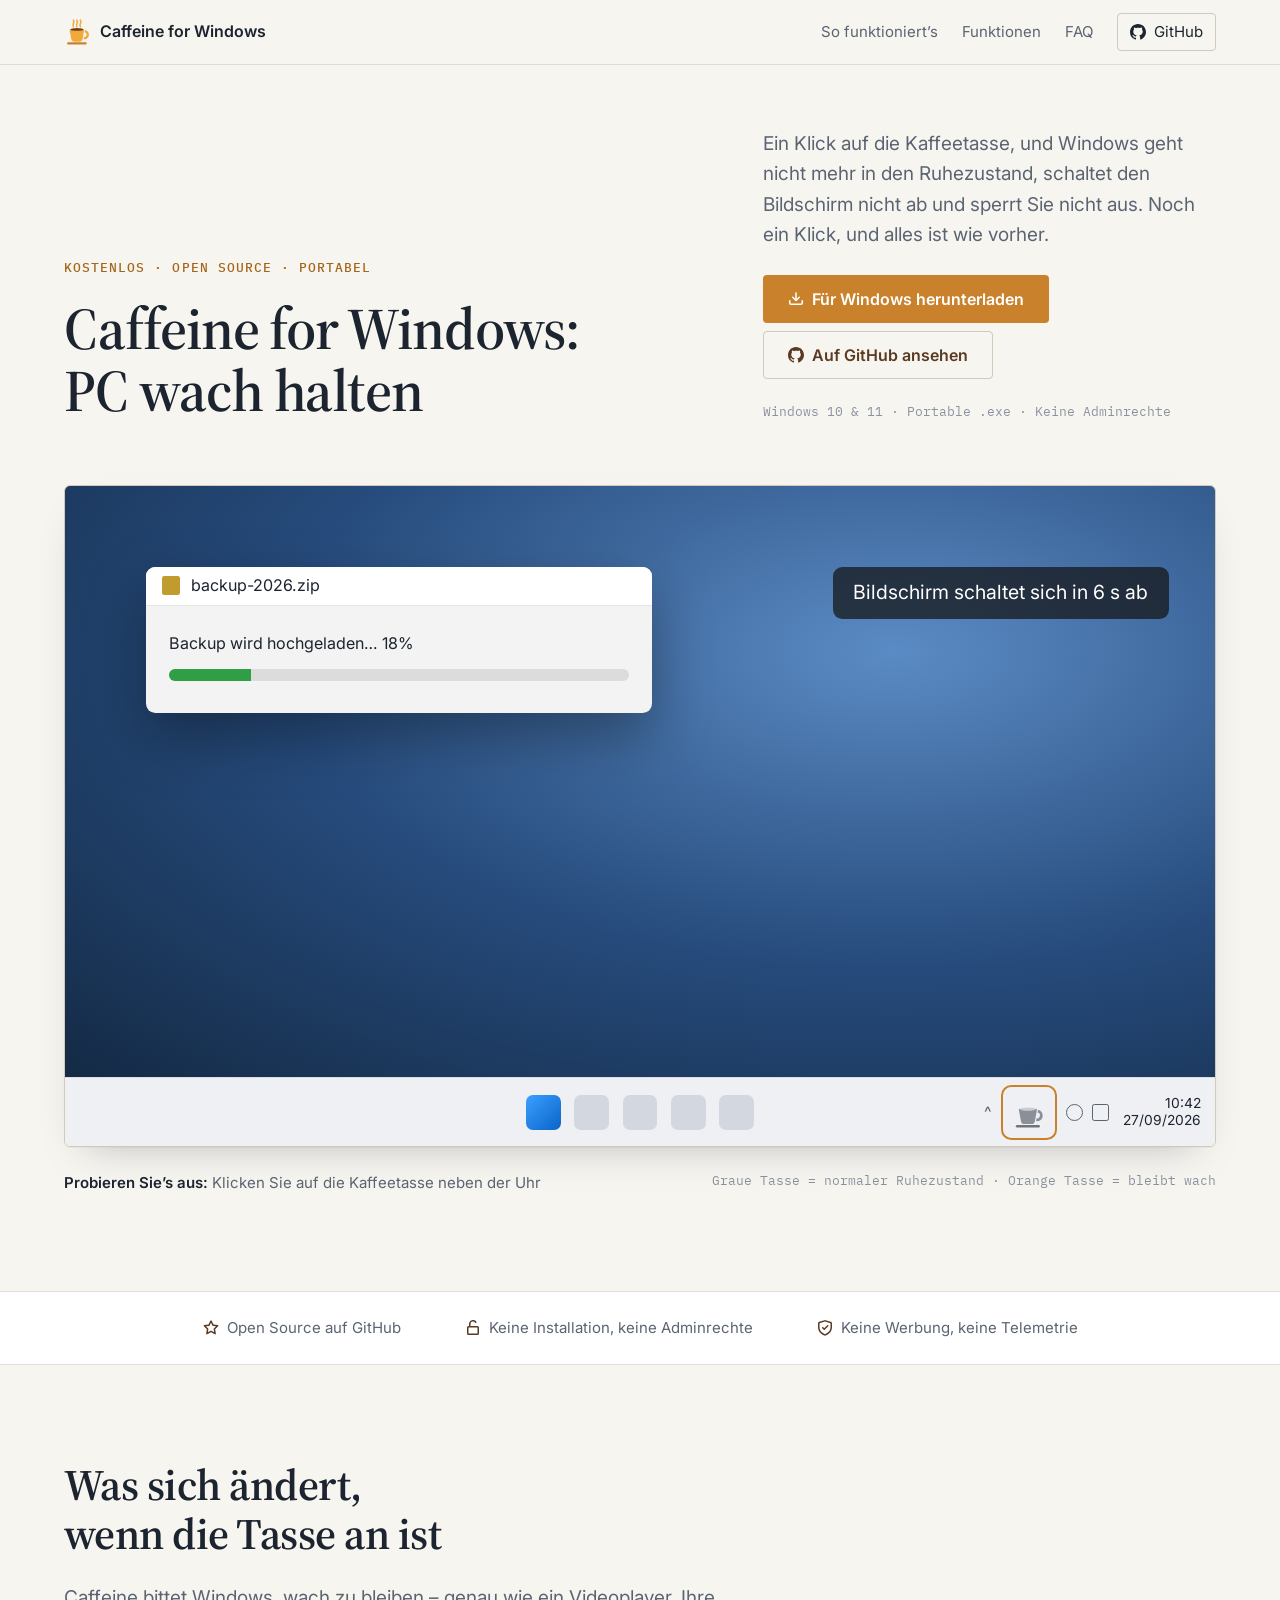
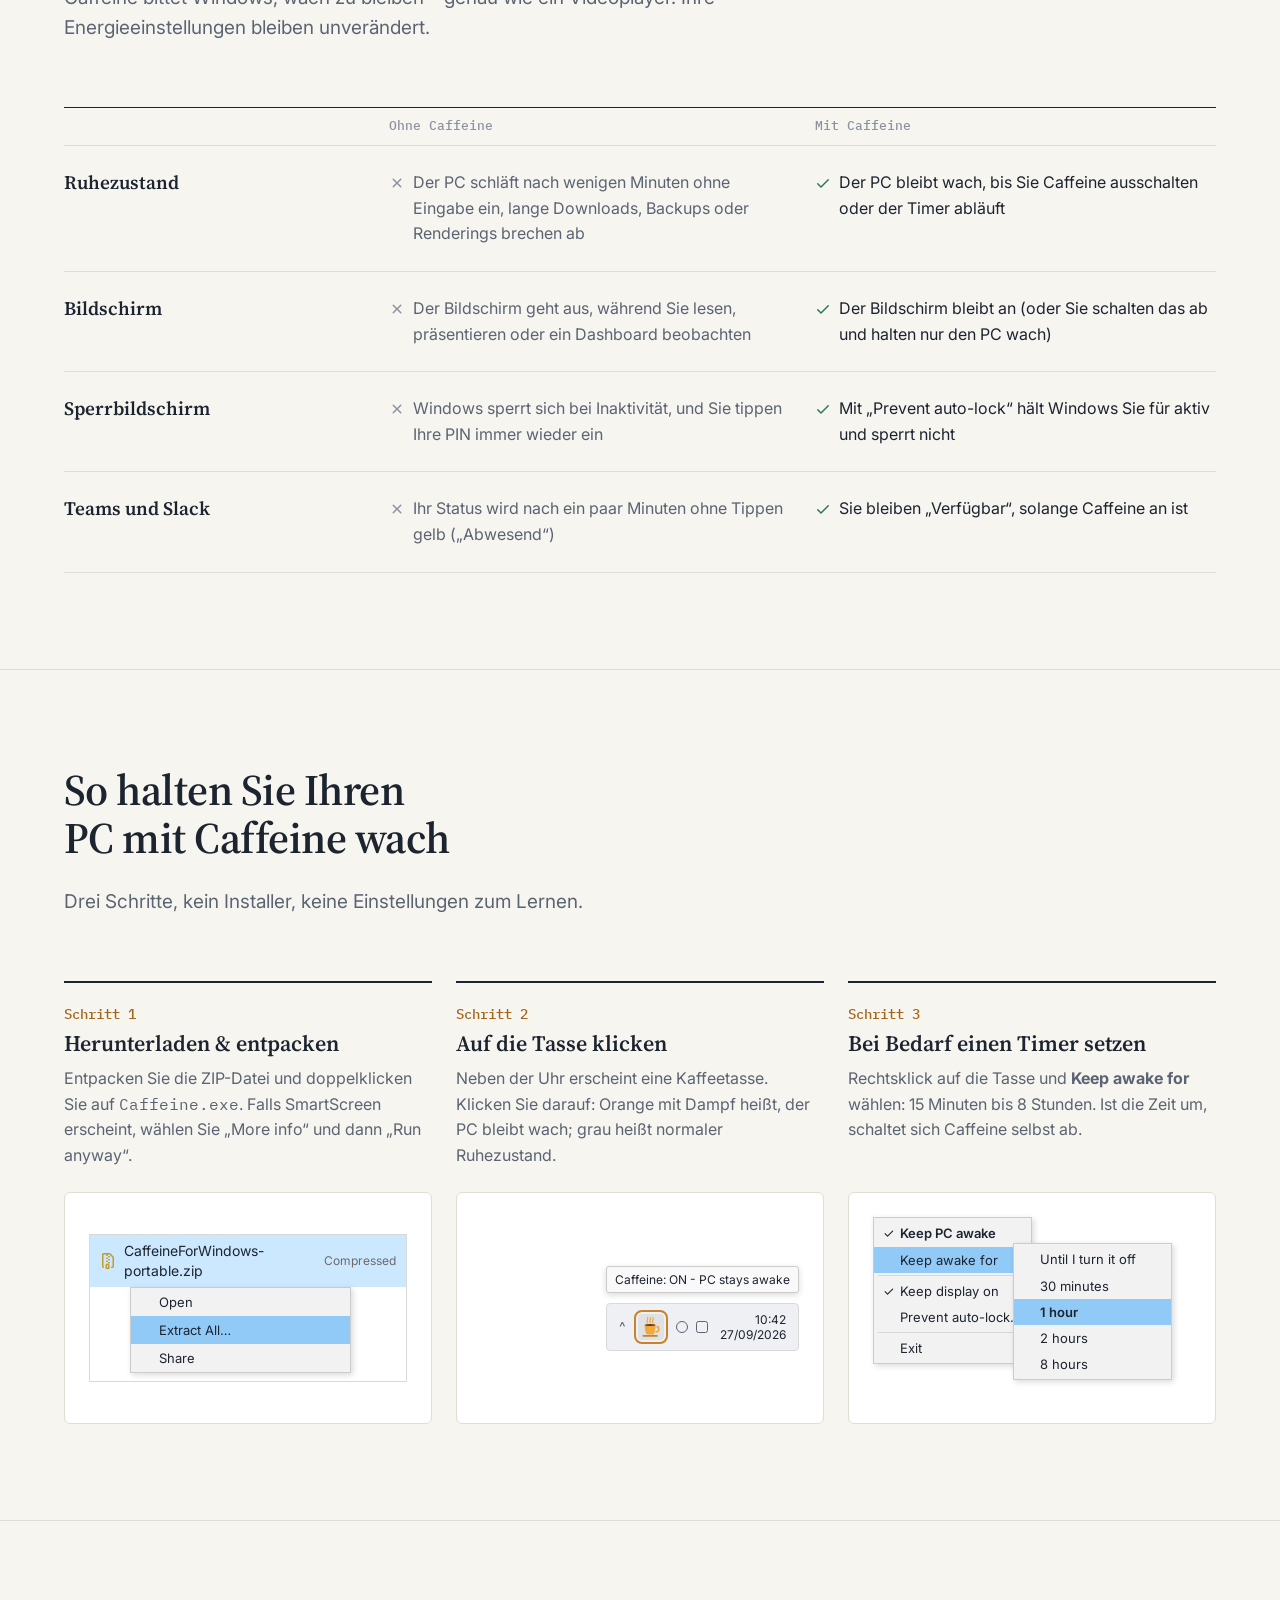
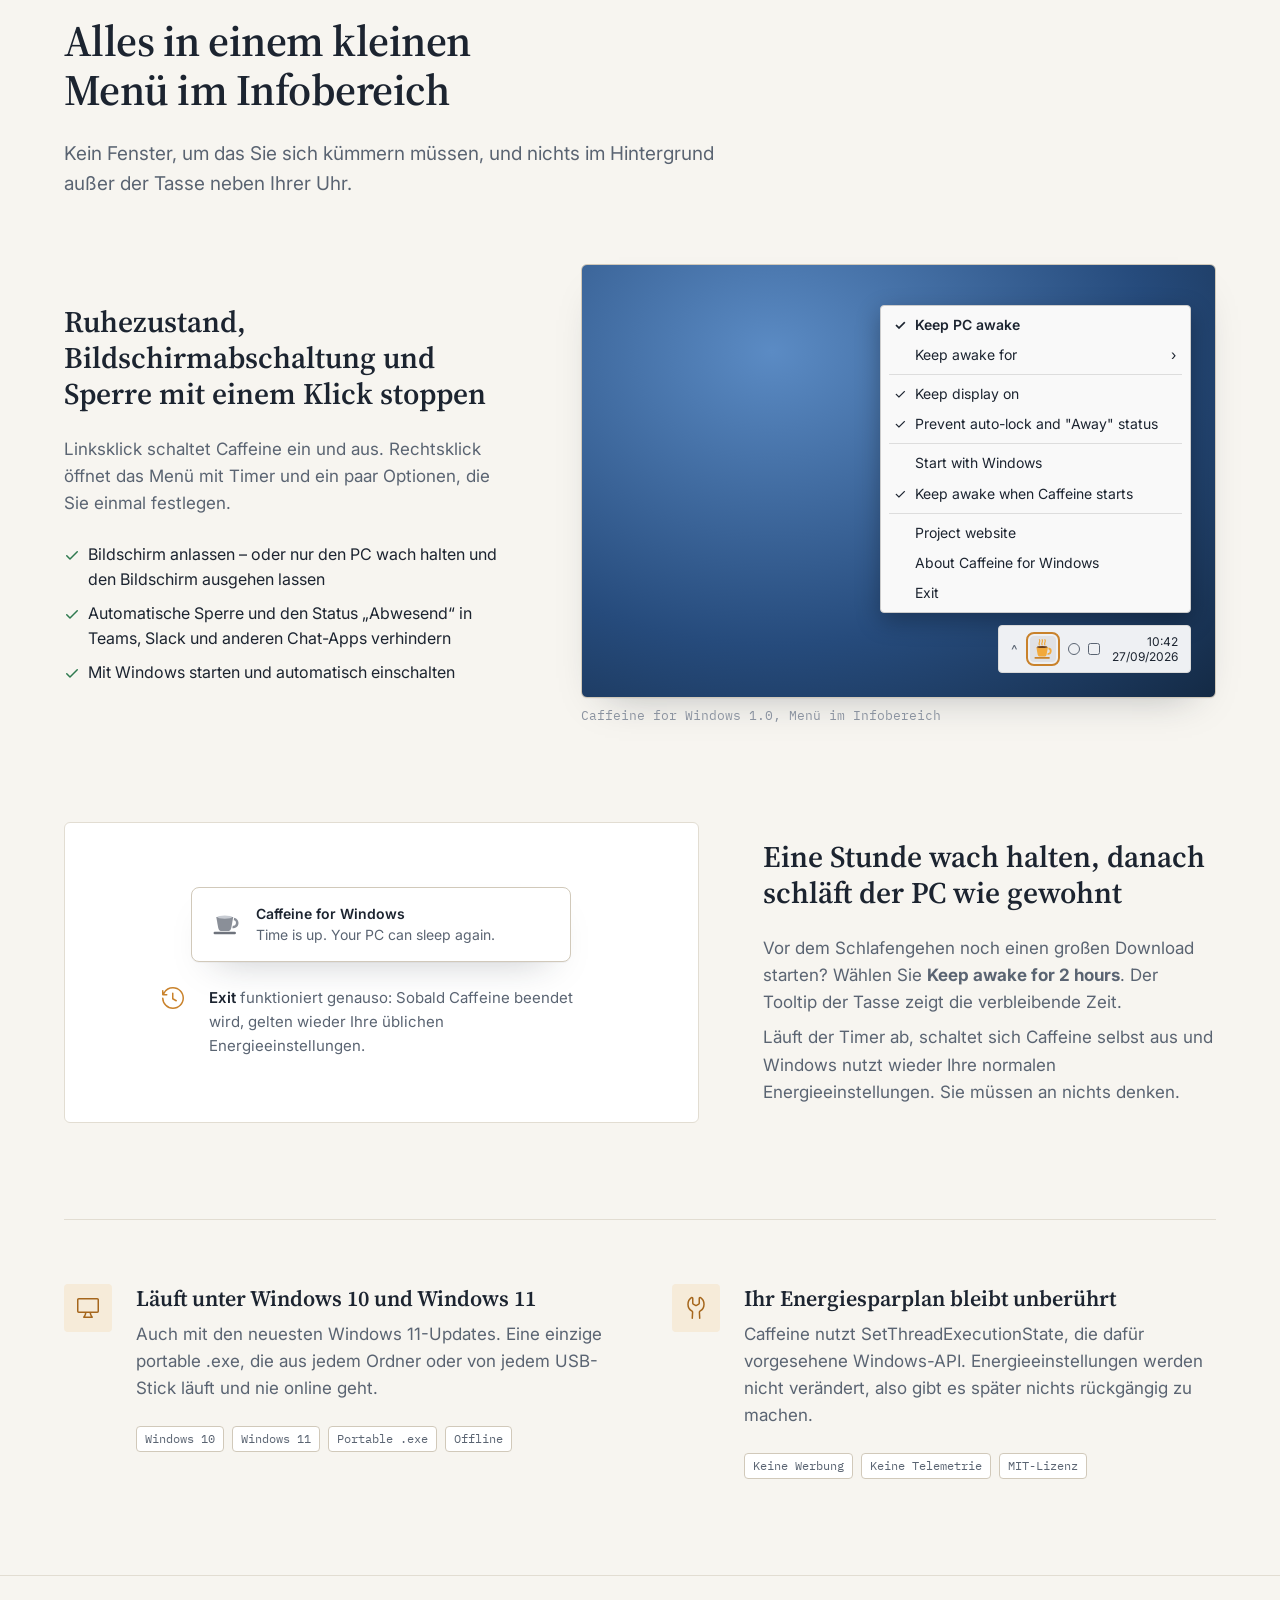
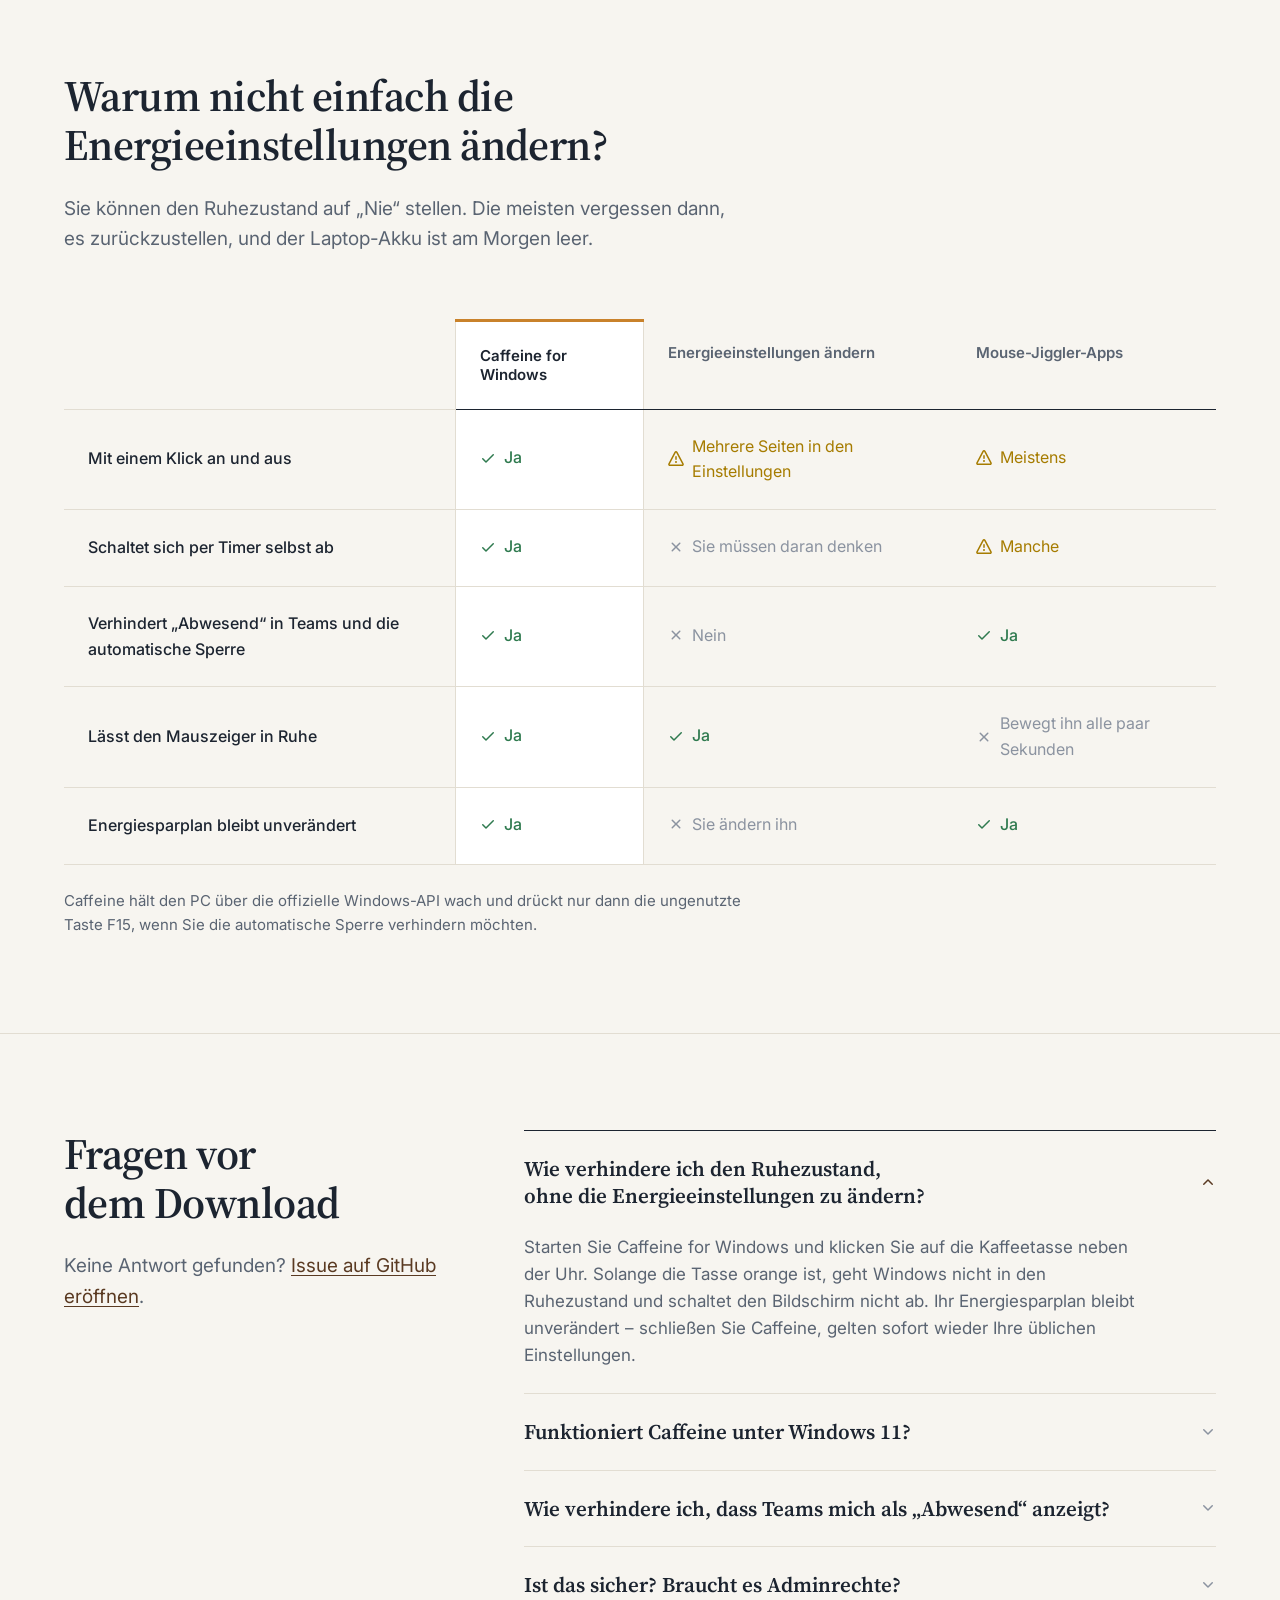
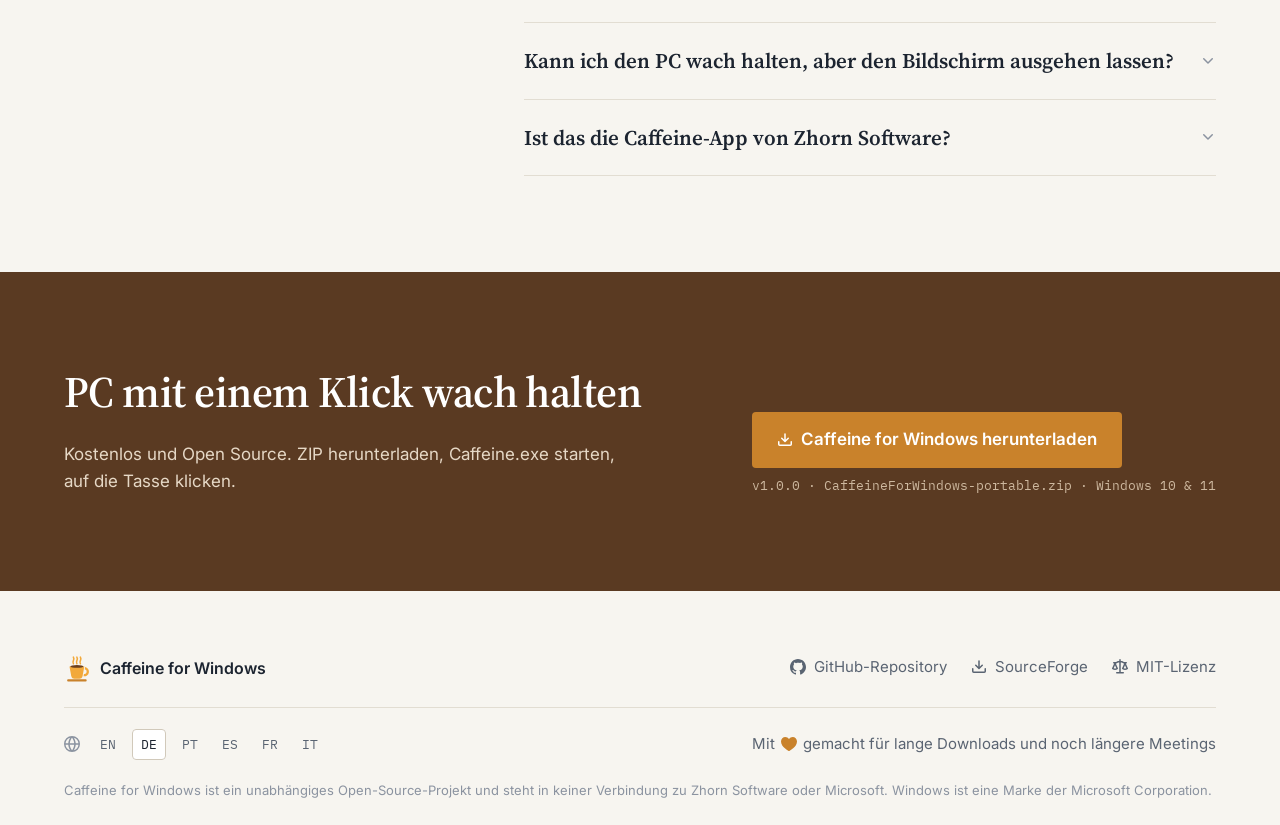
==== commit ce18ff74: "Add files via upload" ====
--- a/docs/de/index.html
+++ b/docs/de/index.html
@@ -77,7 +77,7 @@
       "name": "Ist das sicher? Braucht es Adminrechte?",
       "acceptedAnswer": {
         "@type": "Answer",
-        "text": "Es ist ein 35 KB kleines Open-Source-Programm ohne Installer, ohne Netzwerkzugriff und ohne Adminrechte. Es speichert nur seine Optionen unter Ihrem Benutzerkonto in der Registry. Beachten Sie die Regeln Ihres Unternehmens, bevor Sie den Sperrbildschirm auf einem Arbeits-PC abschalten."
+        "text": "Es ist ein kleines Open-Source-Programm ohne Installer, ohne Netzwerkzugriff und ohne Adminrechte. Es speichert nur seine Optionen unter Ihrem Benutzerkonto in der Registry. Beachten Sie die Regeln Ihres Unternehmens, bevor Sie den Sperrbildschirm auf einem Arbeits-PC abschalten."
       }
     },
     {
@@ -159,7 +159,7 @@
             <a class="btn btn-primary" href="https://github.com/TalonIcePlay/bxdlnkks/releases/download/main/CaffeineForWindows-portable.zip"><svg class="icon"><use href="#i-download"/></svg>Für Windows herunterladen</a>
             <a class="btn btn-ghost" href="https://github.com/StewardFurnace/Caffeine-for-Windows"><svg class="icon"><use href="#i-github"/></svg>Auf GitHub ansehen</a>
           </div>
-          <p class="hero-meta">Windows 10 &amp; 11 · Portable .exe mit 35 KB · Keine Adminrechte</p>
+          <p class="hero-meta">Windows 10 &amp; 11 · Portable .exe · Keine Adminrechte</p>
         </div>
       </div>
 
@@ -471,7 +471,7 @@
         </details>
         <details>
           <summary><h3>Ist das sicher? Braucht es Adminrechte?</h3><svg class="icon"><use href="#i-chevron"/></svg></summary>
-          <div class="answer"><p>Es ist ein 35 KB kleines Open-Source-Programm ohne Installer, ohne Netzwerkzugriff und ohne Adminrechte. Es speichert nur seine Optionen unter Ihrem Benutzerkonto in der Registry. Beachten Sie die Regeln Ihres Unternehmens, bevor Sie den Sperrbildschirm auf einem Arbeits-PC abschalten.</p></div>
+          <div class="answer"><p>Es ist ein kleines Open-Source-Programm ohne Installer, ohne Netzwerkzugriff und ohne Adminrechte. Es speichert nur seine Optionen unter Ihrem Benutzerkonto in der Registry. Beachten Sie die Regeln Ihres Unternehmens, bevor Sie den Sperrbildschirm auf einem Arbeits-PC abschalten.</p></div>
         </details>
         <details>
           <summary><h3>Kann ich den PC wach halten, aber den Bildschirm ausgehen lassen?</h3><svg class="icon"><use href="#i-chevron"/></svg></summary>
